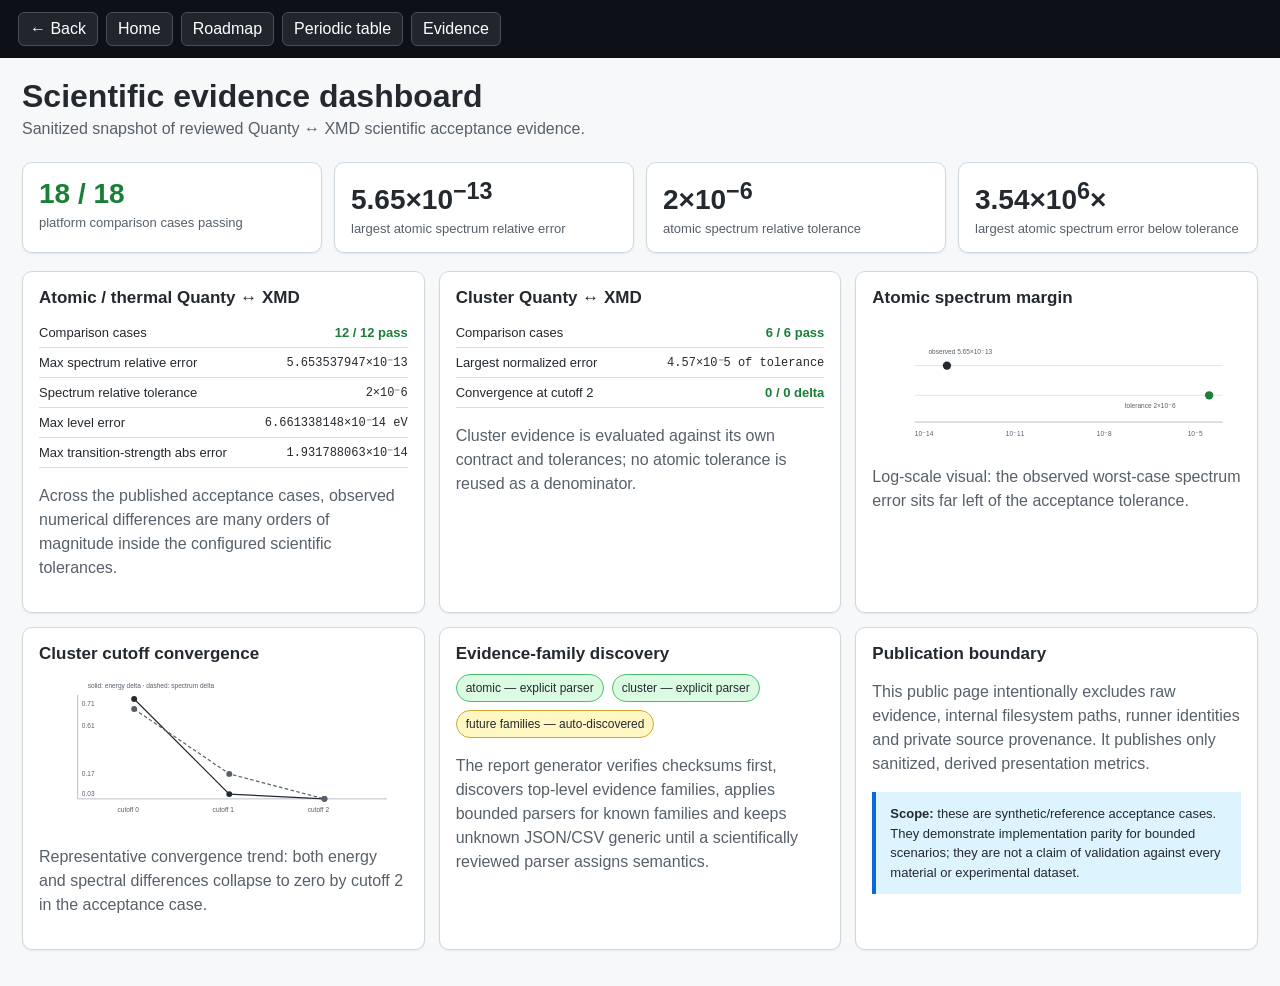
==== evidence/index.html @ a4e6857a "docs: publish sanitized scientific evidence dashboard" ====
<!doctype html>
<html lang="en">
<head>
<meta charset="utf-8"><meta name="viewport" content="width=device-width,initial-scale=1">
<title>XMDWorkbench scientific evidence</title>
<style>
*{box-sizing:border-box}body{font-family:Segoe UI,Arial,sans-serif;margin:0;background:#f6f8fa;color:#24292f}nav{display:flex;gap:8px;align-items:center;flex-wrap:wrap;padding:12px 18px;background:#0d1117}nav a,nav button{font:inherit;color:#fff;background:#21262d;border:1px solid #484f58;border-radius:6px;padding:7px 11px;text-decoration:none;cursor:pointer}nav a:hover,nav button:hover{background:#30363d}header{padding:20px 22px 8px;max-width:1400px;margin:auto}header h1{margin:0 0 5px}header p{margin:0;color:#57606a}main{max-width:1400px;margin:auto;padding:16px 22px 36px}.kpis{display:grid;grid-template-columns:repeat(auto-fit,minmax(210px,1fr));gap:12px;margin-bottom:18px}.kpi,.panel{background:#fff;border:1px solid #d0d7de;border-radius:10px;padding:16px;box-shadow:0 1px 2px #0001}.kpi strong{display:block;font-size:28px;line-height:1.1}.kpi span{display:block;color:#57606a;margin-top:5px;font-size:13px}.good{color:#1a7f37}.grid{display:grid;grid-template-columns:repeat(auto-fit,minmax(360px,1fr));gap:14px}.panel h2{font-size:17px;margin:0 0 10px}.panel p{color:#57606a;line-height:1.5}.metric{display:grid;grid-template-columns:minmax(150px,1fr) auto;gap:8px;padding:7px 0;border-bottom:1px solid #d8dee4;font-size:13px}.metric:last-child{border-bottom:0}.metric code{font-size:12px}.chart{width:100%;height:auto;display:block;background:#fff}.chart text{font-family:Segoe UI,Arial,sans-serif;font-size:11px;fill:#57606a}.chart .axis{stroke:#8c959f;stroke-width:1}.chart .line{fill:none;stroke:#24292f;stroke-width:2}.chart .pt{fill:#24292f}.zoomable{cursor:zoom-in}.families{display:flex;flex-wrap:wrap;gap:8px}.family{padding:6px 9px;border-radius:999px;border:1px solid #d0d7de;background:#f6f8fa;font-size:12px}.family.known{background:#dafbe1;border-color:#4ac26b}.family.discovery{background:#fff8c5;border-color:#d4a72c}.notice{margin-top:16px;padding:12px 14px;border-left:4px solid #0969da;background:#ddf4ff;color:#24292f;font-size:13px;line-height:1.5}dialog{max-width:min(1000px,92vw);border:1px solid #d0d7de;border-radius:10px;padding:0;box-shadow:0 18px 60px #0005}dialog::backdrop{background:#0008}.dlg-head{display:flex;justify-content:space-between;align-items:center;padding:12px 14px;border-bottom:1px solid #d0d7de}.dlg-head button{font:inherit;border:1px solid #8c959f;background:#fff;border-radius:6px;padding:5px 9px;cursor:pointer}.dlg-body{padding:14px;overflow:auto}.dlg-body svg{min-width:760px}
</style>
</head>
<body>
<nav aria-label="Dashboard navigation"><button type="button" id="back">← Back</button><a href="../">Home</a><a href="../roadmap/">Roadmap</a><a href="../roadmap/periodic.html">Periodic table</a><a href="./">Evidence</a></nav>
<header><h1>Scientific evidence dashboard</h1><p>Sanitized snapshot of reviewed Quanty ↔ XMD scientific acceptance evidence.</p></header>
<main>
<section class="kpis" aria-label="Evidence headline metrics">
<div class="kpi"><strong class="good">18 / 18</strong><span>platform comparison cases passing</span></div>
<div class="kpi"><strong>5.65×10<sup>−13</sup></strong><span>largest atomic spectrum relative error</span></div>
<div class="kpi"><strong>2×10<sup>−6</sup></strong><span>atomic spectrum relative tolerance</span></div>
<div class="kpi"><strong>3.54×10<sup>6</sup>×</strong><span>largest atomic spectrum error below tolerance</span></div>
</section>
<section class="grid">
<article class="panel"><h2>Atomic / thermal Quanty ↔ XMD</h2><div class="metric"><span>Comparison cases</span><strong class="good">12 / 12 pass</strong></div><div class="metric"><span>Max spectrum relative error</span><code>5.653537947×10⁻13</code></div><div class="metric"><span>Spectrum relative tolerance</span><code>2×10⁻6</code></div><div class="metric"><span>Max level error</span><code>6.661338148×10⁻14 eV</code></div><div class="metric"><span>Max transition-strength abs error</span><code>1.931788063×10⁻14</code></div><p>Across the published acceptance cases, observed numerical differences are many orders of magnitude inside the configured scientific tolerances.</p></article>
<article class="panel"><h2>Cluster Quanty ↔ XMD</h2><div class="metric"><span>Comparison cases</span><strong class="good">6 / 6 pass</strong></div><div class="metric"><span>Largest normalized error</span><code>4.57×10⁻5 of tolerance</code></div><div class="metric"><span>Convergence at cutoff 2</span><strong class="good">0 / 0 delta</strong></div><p>Cluster evidence is evaluated against its own contract and tolerances; no atomic tolerance is reused as a denominator.</p></article>
<article class="panel"><h2>Atomic spectrum margin</h2><svg class="chart zoomable" role="img" aria-label="Atomic spectrum relative error compared with tolerance" viewBox="0 0 620 220" data-title="Atomic spectrum margin"><line class="axis" x1="72" y1="175" x2="590" y2="175"/><text x="72" y="198">10⁻14</text><text x="225" y="198">10⁻11</text><text x="378" y="198">10⁻8</text><text x="531" y="198">10⁻5</text><line x1="72" y1="80" x2="590" y2="80" stroke="#d0d7de"/><circle class="pt" cx="126" cy="80" r="7"/><text x="95" y="61">observed 5.65×10⁻13</text><line x1="72" y1="130" x2="590" y2="130" stroke="#d0d7de"/><circle cx="567" cy="130" r="7" fill="#1a7f37"/><text x="425" y="151">tolerance 2×10⁻6</text></svg><p>Log-scale visual: the observed worst-case spectrum error sits far left of the acceptance tolerance.</p></article>
<article class="panel"><h2>Cluster cutoff convergence</h2><svg class="chart zoomable" role="img" aria-label="Cluster cutoff convergence" viewBox="0 0 620 260" data-title="Cluster cutoff convergence"><line class="axis" x1="65" y1="210" x2="585" y2="210"/><line class="axis" x1="65" y1="35" x2="65" y2="210"/><text x="132" y="232">cutoff 0</text><text x="292" y="232">cutoff 1</text><text x="452" y="232">cutoff 2</text><polyline class="line" points="160,42 320,202 480,210"/><circle class="pt" cx="160" cy="42" r="5"/><circle class="pt" cx="320" cy="202" r="5"/><circle class="pt" cx="480" cy="210" r="5"/><polyline points="160,59 320,168 480,210" fill="none" stroke="#57606a" stroke-width="2" stroke-dasharray="6 4"/><circle cx="160" cy="59" r="5" fill="#57606a"/><circle cx="320" cy="168" r="5" fill="#57606a"/><circle cx="480" cy="210" r="5" fill="#57606a"/><text x="82" y="24">solid: energy delta · dashed: spectrum delta</text><text x="72" y="54">0.71</text><text x="72" y="90">0.61</text><text x="72" y="172">0.17</text><text x="72" y="206">0.03</text></svg><p>Representative convergence trend: both energy and spectral differences collapse to zero by cutoff 2 in the acceptance case.</p></article>
<article class="panel"><h2>Evidence-family discovery</h2><div class="families"><span class="family known">atomic — explicit parser</span><span class="family known">cluster — explicit parser</span><span class="family discovery">future families — auto-discovered</span></div><p>The report generator verifies checksums first, discovers top-level evidence families, applies bounded parsers for known families and keeps unknown JSON/CSV generic until a scientifically reviewed parser assigns semantics.</p></article>
<article class="panel"><h2>Publication boundary</h2><p>This public page intentionally excludes raw evidence, internal filesystem paths, runner identities and private source provenance. It publishes only sanitized, derived presentation metrics.</p><div class="notice"><strong>Scope:</strong> these are synthetic/reference acceptance cases. They demonstrate implementation parity for bounded scenarios; they are not a claim of validation against every material or experimental dataset.</div></article>
</section>
</main>
<dialog id="zoom"><div class="dlg-head"><strong id="zoom-title">Chart</strong><button type="button" id="close">Close</button></div><div class="dlg-body" id="zoom-body"></div></dialog>
<script>
const back=document.getElementById('back');back.addEventListener('click',()=>{if(history.length>1)history.back();else location.href='../'});
const dlg=document.getElementById('zoom'),body=document.getElementById('zoom-body'),title=document.getElementById('zoom-title');
document.querySelectorAll('.zoomable').forEach(svg=>svg.addEventListener('click',()=>{body.innerHTML='';body.appendChild(svg.cloneNode(true));title.textContent=svg.dataset.title||'Chart';dlg.showModal()}));
document.getElementById('close').addEventListener('click',()=>dlg.close());dlg.addEventListener('click',e=>{if(e.target===dlg)dlg.close()});
</script>
</body></html>
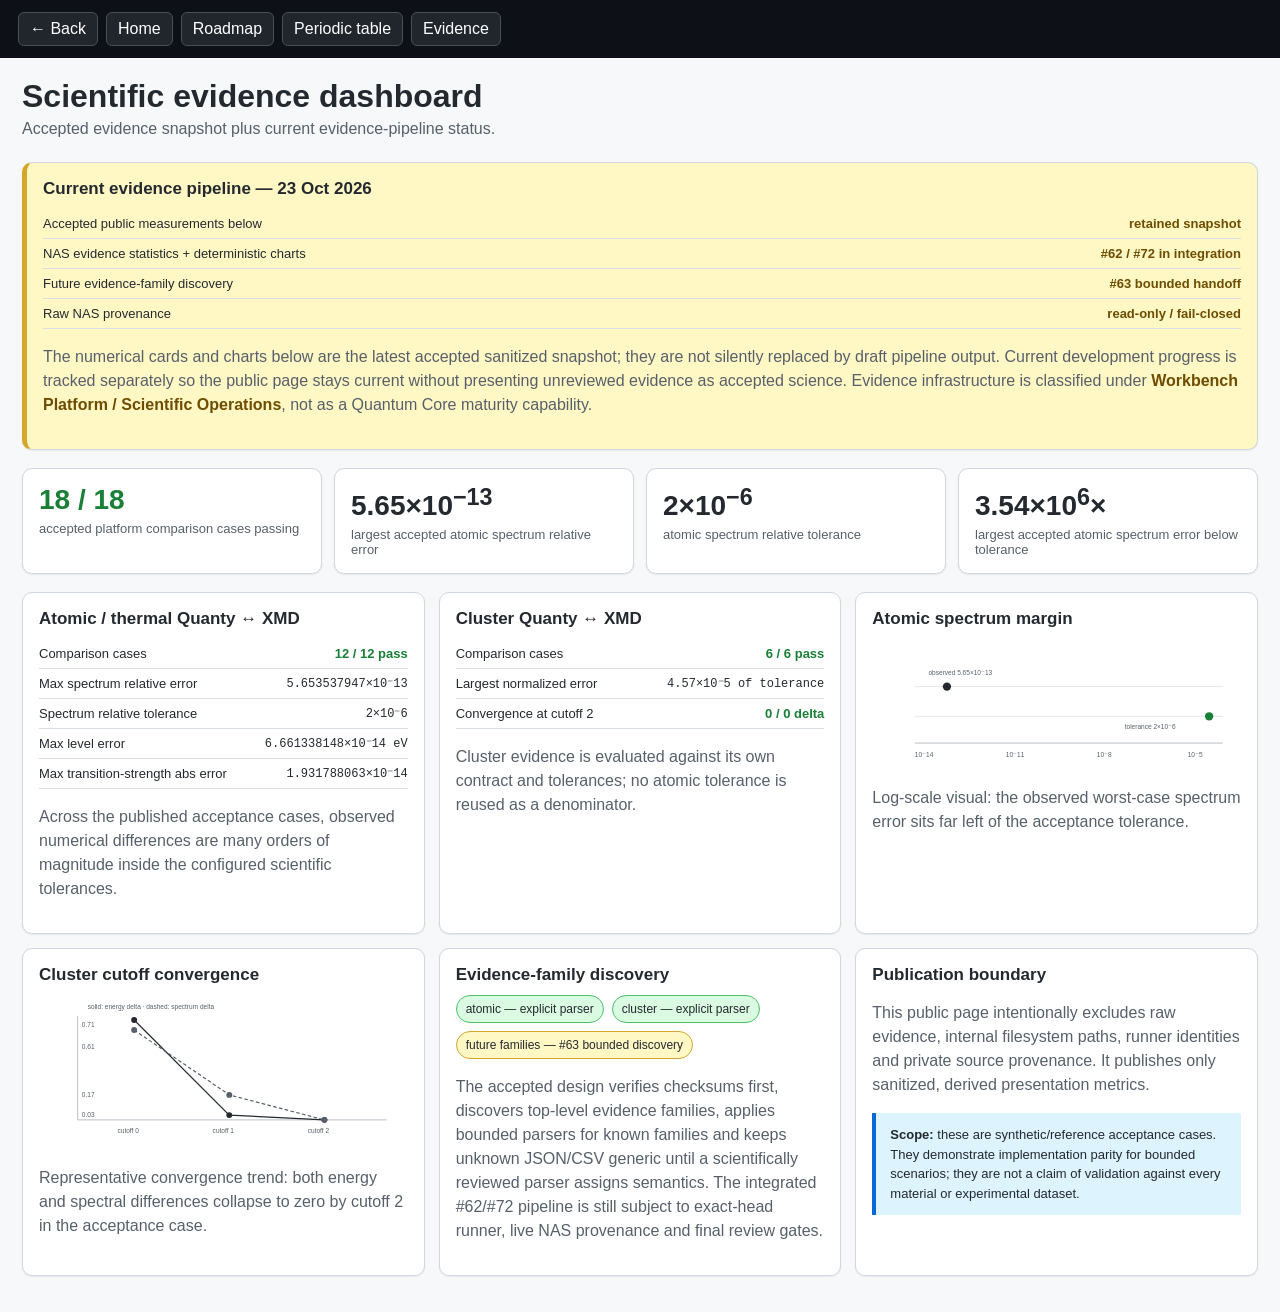
==== commit 57191eee: "Clarify accepted evidence snapshot and active pipeline" ====
--- a/evidence/index.html
+++ b/evidence/index.html
@@ -4,25 +4,26 @@
 <meta charset="utf-8"><meta name="viewport" content="width=device-width,initial-scale=1">
 <title>XMDWorkbench scientific evidence</title>
 <style>
-*{box-sizing:border-box}body{font-family:Segoe UI,Arial,sans-serif;margin:0;background:#f6f8fa;color:#24292f}nav{display:flex;gap:8px;align-items:center;flex-wrap:wrap;padding:12px 18px;background:#0d1117}nav a,nav button{font:inherit;color:#fff;background:#21262d;border:1px solid #484f58;border-radius:6px;padding:7px 11px;text-decoration:none;cursor:pointer}nav a:hover,nav button:hover{background:#30363d}header{padding:20px 22px 8px;max-width:1400px;margin:auto}header h1{margin:0 0 5px}header p{margin:0;color:#57606a}main{max-width:1400px;margin:auto;padding:16px 22px 36px}.kpis{display:grid;grid-template-columns:repeat(auto-fit,minmax(210px,1fr));gap:12px;margin-bottom:18px}.kpi,.panel{background:#fff;border:1px solid #d0d7de;border-radius:10px;padding:16px;box-shadow:0 1px 2px #0001}.kpi strong{display:block;font-size:28px;line-height:1.1}.kpi span{display:block;color:#57606a;margin-top:5px;font-size:13px}.good{color:#1a7f37}.grid{display:grid;grid-template-columns:repeat(auto-fit,minmax(360px,1fr));gap:14px}.panel h2{font-size:17px;margin:0 0 10px}.panel p{color:#57606a;line-height:1.5}.metric{display:grid;grid-template-columns:minmax(150px,1fr) auto;gap:8px;padding:7px 0;border-bottom:1px solid #d8dee4;font-size:13px}.metric:last-child{border-bottom:0}.metric code{font-size:12px}.chart{width:100%;height:auto;display:block;background:#fff}.chart text{font-family:Segoe UI,Arial,sans-serif;font-size:11px;fill:#57606a}.chart .axis{stroke:#8c959f;stroke-width:1}.chart .line{fill:none;stroke:#24292f;stroke-width:2}.chart .pt{fill:#24292f}.zoomable{cursor:zoom-in}.families{display:flex;flex-wrap:wrap;gap:8px}.family{padding:6px 9px;border-radius:999px;border:1px solid #d0d7de;background:#f6f8fa;font-size:12px}.family.known{background:#dafbe1;border-color:#4ac26b}.family.discovery{background:#fff8c5;border-color:#d4a72c}.notice{margin-top:16px;padding:12px 14px;border-left:4px solid #0969da;background:#ddf4ff;color:#24292f;font-size:13px;line-height:1.5}dialog{max-width:min(1000px,92vw);border:1px solid #d0d7de;border-radius:10px;padding:0;box-shadow:0 18px 60px #0005}dialog::backdrop{background:#0008}.dlg-head{display:flex;justify-content:space-between;align-items:center;padding:12px 14px;border-bottom:1px solid #d0d7de}.dlg-head button{font:inherit;border:1px solid #8c959f;background:#fff;border-radius:6px;padding:5px 9px;cursor:pointer}.dlg-body{padding:14px;overflow:auto}.dlg-body svg{min-width:760px}
+*{box-sizing:border-box}body{font-family:Segoe UI,Arial,sans-serif;margin:0;background:#f6f8fa;color:#24292f}nav{display:flex;gap:8px;align-items:center;flex-wrap:wrap;padding:12px 18px;background:#0d1117}nav a,nav button{font:inherit;color:#fff;background:#21262d;border:1px solid #484f58;border-radius:6px;padding:7px 11px;text-decoration:none;cursor:pointer}nav a:hover,nav button:hover{background:#30363d}header{padding:20px 22px 8px;max-width:1400px;margin:auto}header h1{margin:0 0 5px}header p{margin:0;color:#57606a}main{max-width:1400px;margin:auto;padding:16px 22px 36px}.kpis{display:grid;grid-template-columns:repeat(auto-fit,minmax(210px,1fr));gap:12px;margin-bottom:18px}.kpi,.panel{background:#fff;border:1px solid #d0d7de;border-radius:10px;padding:16px;box-shadow:0 1px 2px #0001}.kpi strong{display:block;font-size:28px;line-height:1.1}.kpi span{display:block;color:#57606a;margin-top:5px;font-size:13px}.good{color:#1a7f37}.warn{color:#9a6700}.grid{display:grid;grid-template-columns:repeat(auto-fit,minmax(360px,1fr));gap:14px}.panel h2{font-size:17px;margin:0 0 10px}.panel p{color:#57606a;line-height:1.5}.metric{display:grid;grid-template-columns:minmax(150px,1fr) auto;gap:8px;padding:7px 0;border-bottom:1px solid #d8dee4;font-size:13px}.metric:last-child{border-bottom:0}.metric code{font-size:12px}.chart{width:100%;height:auto;display:block;background:#fff}.chart text{font-family:Segoe UI,Arial,sans-serif;font-size:11px;fill:#57606a}.chart .axis{stroke:#8c959f;stroke-width:1}.chart .line{fill:none;stroke:#24292f;stroke-width:2}.chart .pt{fill:#24292f}.zoomable{cursor:zoom-in}.families{display:flex;flex-wrap:wrap;gap:8px}.family{padding:6px 9px;border-radius:999px;border:1px solid #d0d7de;background:#f6f8fa;font-size:12px}.family.known{background:#dafbe1;border-color:#4ac26b}.family.discovery{background:#fff8c5;border-color:#d4a72c}.notice{margin-top:16px;padding:12px 14px;border-left:4px solid #0969da;background:#ddf4ff;color:#24292f;font-size:13px;line-height:1.5}.status{margin-bottom:18px;border-left:5px solid #d4a72c;background:#fff8c5}.status strong{color:#6e4c00}dialog{max-width:min(1000px,92vw);border:1px solid #d0d7de;border-radius:10px;padding:0;box-shadow:0 18px 60px #0005}dialog::backdrop{background:#0008}.dlg-head{display:flex;justify-content:space-between;align-items:center;padding:12px 14px;border-bottom:1px solid #d0d7de}.dlg-head button{font:inherit;border:1px solid #8c959f;background:#fff;border-radius:6px;padding:5px 9px;cursor:pointer}.dlg-body{padding:14px;overflow:auto}.dlg-body svg{min-width:760px}
 </style>
 </head>
 <body>
 <nav aria-label="Dashboard navigation"><button type="button" id="back">← Back</button><a href="../">Home</a><a href="../roadmap/">Roadmap</a><a href="../roadmap/periodic.html">Periodic table</a><a href="./">Evidence</a></nav>
-<header><h1>Scientific evidence dashboard</h1><p>Sanitized snapshot of reviewed Quanty ↔ XMD scientific acceptance evidence.</p></header>
+<header><h1>Scientific evidence dashboard</h1><p>Accepted evidence snapshot plus current evidence-pipeline status.</p></header>
 <main>
+<article class="panel status"><h2>Current evidence pipeline — 23 Oct 2026</h2><div class="metric"><span>Accepted public measurements below</span><strong class="good">retained snapshot</strong></div><div class="metric"><span>NAS evidence statistics + deterministic charts</span><strong class="warn">#62 / #72 in integration</strong></div><div class="metric"><span>Future evidence-family discovery</span><strong class="warn">#63 bounded handoff</strong></div><div class="metric"><span>Raw NAS provenance</span><strong>read-only / fail-closed</strong></div><p>The numerical cards and charts below are the latest accepted sanitized snapshot; they are not silently replaced by draft pipeline output. Current development progress is tracked separately so the public page stays current without presenting unreviewed evidence as accepted science. Evidence infrastructure is classified under <strong>Workbench Platform / Scientific Operations</strong>, not as a Quantum Core maturity capability.</p></article>
 <section class="kpis" aria-label="Evidence headline metrics">
-<div class="kpi"><strong class="good">18 / 18</strong><span>platform comparison cases passing</span></div>
-<div class="kpi"><strong>5.65×10<sup>−13</sup></strong><span>largest atomic spectrum relative error</span></div>
+<div class="kpi"><strong class="good">18 / 18</strong><span>accepted platform comparison cases passing</span></div>
+<div class="kpi"><strong>5.65×10<sup>−13</sup></strong><span>largest accepted atomic spectrum relative error</span></div>
 <div class="kpi"><strong>2×10<sup>−6</sup></strong><span>atomic spectrum relative tolerance</span></div>
-<div class="kpi"><strong>3.54×10<sup>6</sup>×</strong><span>largest atomic spectrum error below tolerance</span></div>
+<div class="kpi"><strong>3.54×10<sup>6</sup>×</strong><span>largest accepted atomic spectrum error below tolerance</span></div>
 </section>
 <section class="grid">
 <article class="panel"><h2>Atomic / thermal Quanty ↔ XMD</h2><div class="metric"><span>Comparison cases</span><strong class="good">12 / 12 pass</strong></div><div class="metric"><span>Max spectrum relative error</span><code>5.653537947×10⁻13</code></div><div class="metric"><span>Spectrum relative tolerance</span><code>2×10⁻6</code></div><div class="metric"><span>Max level error</span><code>6.661338148×10⁻14 eV</code></div><div class="metric"><span>Max transition-strength abs error</span><code>1.931788063×10⁻14</code></div><p>Across the published acceptance cases, observed numerical differences are many orders of magnitude inside the configured scientific tolerances.</p></article>
 <article class="panel"><h2>Cluster Quanty ↔ XMD</h2><div class="metric"><span>Comparison cases</span><strong class="good">6 / 6 pass</strong></div><div class="metric"><span>Largest normalized error</span><code>4.57×10⁻5 of tolerance</code></div><div class="metric"><span>Convergence at cutoff 2</span><strong class="good">0 / 0 delta</strong></div><p>Cluster evidence is evaluated against its own contract and tolerances; no atomic tolerance is reused as a denominator.</p></article>
 <article class="panel"><h2>Atomic spectrum margin</h2><svg class="chart zoomable" role="img" aria-label="Atomic spectrum relative error compared with tolerance" viewBox="0 0 620 220" data-title="Atomic spectrum margin"><line class="axis" x1="72" y1="175" x2="590" y2="175"/><text x="72" y="198">10⁻14</text><text x="225" y="198">10⁻11</text><text x="378" y="198">10⁻8</text><text x="531" y="198">10⁻5</text><line x1="72" y1="80" x2="590" y2="80" stroke="#d0d7de"/><circle class="pt" cx="126" cy="80" r="7"/><text x="95" y="61">observed 5.65×10⁻13</text><line x1="72" y1="130" x2="590" y2="130" stroke="#d0d7de"/><circle cx="567" cy="130" r="7" fill="#1a7f37"/><text x="425" y="151">tolerance 2×10⁻6</text></svg><p>Log-scale visual: the observed worst-case spectrum error sits far left of the acceptance tolerance.</p></article>
 <article class="panel"><h2>Cluster cutoff convergence</h2><svg class="chart zoomable" role="img" aria-label="Cluster cutoff convergence" viewBox="0 0 620 260" data-title="Cluster cutoff convergence"><line class="axis" x1="65" y1="210" x2="585" y2="210"/><line class="axis" x1="65" y1="35" x2="65" y2="210"/><text x="132" y="232">cutoff 0</text><text x="292" y="232">cutoff 1</text><text x="452" y="232">cutoff 2</text><polyline class="line" points="160,42 320,202 480,210"/><circle class="pt" cx="160" cy="42" r="5"/><circle class="pt" cx="320" cy="202" r="5"/><circle class="pt" cx="480" cy="210" r="5"/><polyline points="160,59 320,168 480,210" fill="none" stroke="#57606a" stroke-width="2" stroke-dasharray="6 4"/><circle cx="160" cy="59" r="5" fill="#57606a"/><circle cx="320" cy="168" r="5" fill="#57606a"/><circle cx="480" cy="210" r="5" fill="#57606a"/><text x="82" y="24">solid: energy delta · dashed: spectrum delta</text><text x="72" y="54">0.71</text><text x="72" y="90">0.61</text><text x="72" y="172">0.17</text><text x="72" y="206">0.03</text></svg><p>Representative convergence trend: both energy and spectral differences collapse to zero by cutoff 2 in the acceptance case.</p></article>
-<article class="panel"><h2>Evidence-family discovery</h2><div class="families"><span class="family known">atomic — explicit parser</span><span class="family known">cluster — explicit parser</span><span class="family discovery">future families — auto-discovered</span></div><p>The report generator verifies checksums first, discovers top-level evidence families, applies bounded parsers for known families and keeps unknown JSON/CSV generic until a scientifically reviewed parser assigns semantics.</p></article>
+<article class="panel"><h2>Evidence-family discovery</h2><div class="families"><span class="family known">atomic — explicit parser</span><span class="family known">cluster — explicit parser</span><span class="family discovery">future families — #63 bounded discovery</span></div><p>The accepted design verifies checksums first, discovers top-level evidence families, applies bounded parsers for known families and keeps unknown JSON/CSV generic until a scientifically reviewed parser assigns semantics. The integrated #62/#72 pipeline is still subject to exact-head runner, live NAS provenance and final review gates.</p></article>
 <article class="panel"><h2>Publication boundary</h2><p>This public page intentionally excludes raw evidence, internal filesystem paths, runner identities and private source provenance. It publishes only sanitized, derived presentation metrics.</p><div class="notice"><strong>Scope:</strong> these are synthetic/reference acceptance cases. They demonstrate implementation parity for bounded scenarios; they are not a claim of validation against every material or experimental dataset.</div></article>
 </section>
 </main>
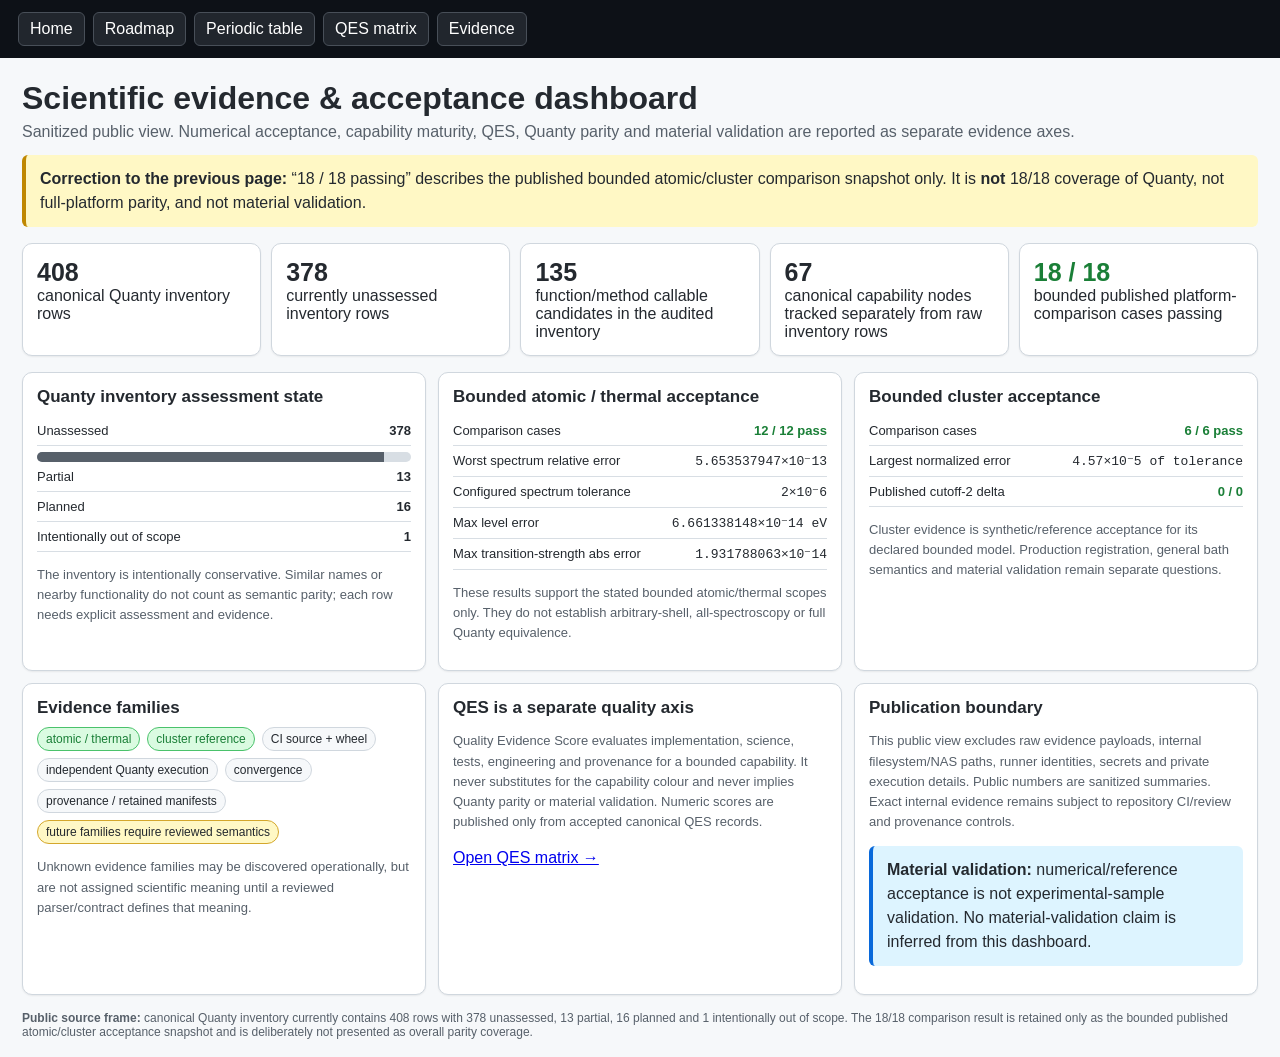
==== commit a95b4d57: "pages: correct and expand evidence dashboard" ====
--- a/evidence/index.html
+++ b/evidence/index.html
@@ -2,36 +2,31 @@
 <html lang="en">
 <head>
 <meta charset="utf-8"><meta name="viewport" content="width=device-width,initial-scale=1">
-<title>XMDWorkbench scientific evidence</title>
+<title>XMDWorkbench evidence</title>
 <style>
-*{box-sizing:border-box}body{font-family:Segoe UI,Arial,sans-serif;margin:0;background:#f6f8fa;color:#24292f}nav{display:flex;gap:8px;align-items:center;flex-wrap:wrap;padding:12px 18px;background:#0d1117}nav a,nav button{font:inherit;color:#fff;background:#21262d;border:1px solid #484f58;border-radius:6px;padding:7px 11px;text-decoration:none;cursor:pointer}nav a:hover,nav button:hover{background:#30363d}header{padding:20px 22px 8px;max-width:1400px;margin:auto}header h1{margin:0 0 5px}header p{margin:0;color:#57606a}main{max-width:1400px;margin:auto;padding:16px 22px 36px}.kpis{display:grid;grid-template-columns:repeat(auto-fit,minmax(210px,1fr));gap:12px;margin-bottom:18px}.kpi,.panel{background:#fff;border:1px solid #d0d7de;border-radius:10px;padding:16px;box-shadow:0 1px 2px #0001}.kpi strong{display:block;font-size:28px;line-height:1.1}.kpi span{display:block;color:#57606a;margin-top:5px;font-size:13px}.good{color:#1a7f37}.warn{color:#9a6700}.grid{display:grid;grid-template-columns:repeat(auto-fit,minmax(360px,1fr));gap:14px}.panel h2{font-size:17px;margin:0 0 10px}.panel p{color:#57606a;line-height:1.5}.metric{display:grid;grid-template-columns:minmax(150px,1fr) auto;gap:8px;padding:7px 0;border-bottom:1px solid #d8dee4;font-size:13px}.metric:last-child{border-bottom:0}.metric code{font-size:12px}.chart{width:100%;height:auto;display:block;background:#fff}.chart text{font-family:Segoe UI,Arial,sans-serif;font-size:11px;fill:#57606a}.chart .axis{stroke:#8c959f;stroke-width:1}.chart .line{fill:none;stroke:#24292f;stroke-width:2}.chart .pt{fill:#24292f}.zoomable{cursor:zoom-in}.families{display:flex;flex-wrap:wrap;gap:8px}.family{padding:6px 9px;border-radius:999px;border:1px solid #d0d7de;background:#f6f8fa;font-size:12px}.family.known{background:#dafbe1;border-color:#4ac26b}.family.discovery{background:#fff8c5;border-color:#d4a72c}.notice{margin-top:16px;padding:12px 14px;border-left:4px solid #0969da;background:#ddf4ff;color:#24292f;font-size:13px;line-height:1.5}.status{margin-bottom:18px;border-left:5px solid #d4a72c;background:#fff8c5}.status strong{color:#6e4c00}dialog{max-width:min(1000px,92vw);border:1px solid #d0d7de;border-radius:10px;padding:0;box-shadow:0 18px 60px #0005}dialog::backdrop{background:#0008}.dlg-head{display:flex;justify-content:space-between;align-items:center;padding:12px 14px;border-bottom:1px solid #d0d7de}.dlg-head button{font:inherit;border:1px solid #8c959f;background:#fff;border-radius:6px;padding:5px 9px;cursor:pointer}.dlg-body{padding:14px;overflow:auto}.dlg-body svg{min-width:760px}
+*{box-sizing:border-box}body{margin:0;font-family:Segoe UI,Arial,sans-serif;background:#f6f8fa;color:#24292f}nav{display:flex;gap:8px;flex-wrap:wrap;padding:12px 18px;background:#0d1117}nav a{color:#fff;background:#21262d;border:1px solid #484f58;border-radius:6px;padding:7px 11px;text-decoration:none}main{max-width:1450px;margin:auto;padding:22px}.hero h1{margin:0 0 6px}.muted{color:#57606a}.notice{margin:14px 0;padding:12px 14px;border-left:4px solid #0969da;background:#ddf4ff;border-radius:6px;line-height:1.5}.warn{border-left-color:#bf8700;background:#fff8c5}.kpis{display:grid;grid-template-columns:repeat(auto-fit,minmax(190px,1fr));gap:10px;margin:16px 0}.kpi,.panel{background:#fff;border:1px solid #d0d7de;border-radius:10px;padding:14px;box-shadow:0 1px 2px #0001}.kpi strong{display:block;font-size:25px}.grid{display:grid;grid-template-columns:repeat(auto-fit,minmax(330px,1fr));gap:12px}.panel h2{font-size:17px;margin:0 0 9px}.metric{display:grid;grid-template-columns:minmax(160px,1fr) auto;gap:8px;padding:7px 0;border-bottom:1px solid #d8dee4;font-size:13px}.metric:last-child{border-bottom:0}.good{color:#1a7f37}.bar{height:10px;background:#d8dee4;border-radius:999px;overflow:hidden;margin-top:6px}.bar span{display:block;height:100%;background:#57606a}.families{display:flex;gap:7px;flex-wrap:wrap}.tag{padding:4px 8px;border:1px solid #d0d7de;border-radius:999px;font-size:12px;background:#f6f8fa}.tag.good{background:#dafbe1;border-color:#4ac26b}.tag.warn{background:#fff8c5;border-color:#d4a72c}.boundary{font-size:13px;line-height:1.55;color:#57606a}.links a{display:inline-block;margin:4px 8px 0 0}.source{font-size:12px;color:#57606a;margin-top:16px}
 </style>
 </head>
 <body>
-<nav aria-label="Dashboard navigation"><button type="button" id="back">← Back</button><a href="../">Home</a><a href="../roadmap/">Roadmap</a><a href="../roadmap/periodic.html">Periodic table</a><a href="./">Evidence</a></nav>
-<header><h1>Scientific evidence dashboard</h1><p>Accepted evidence snapshot plus current evidence-pipeline status.</p></header>
+<nav><a href="../">Home</a><a href="../roadmap/">Roadmap</a><a href="../roadmap/periodic.html">Periodic table</a><a href="../qes/">QES matrix</a><a href="./">Evidence</a></nav>
 <main>
-<article class="panel status"><h2>Current evidence pipeline — 23 Oct 2026</h2><div class="metric"><span>Accepted public measurements below</span><strong class="good">retained snapshot</strong></div><div class="metric"><span>NAS evidence statistics + deterministic charts</span><strong class="warn">#62 / #72 in integration</strong></div><div class="metric"><span>Future evidence-family discovery</span><strong class="warn">#63 bounded handoff</strong></div><div class="metric"><span>Raw NAS provenance</span><strong>read-only / fail-closed</strong></div><p>The numerical cards and charts below are the latest accepted sanitized snapshot; they are not silently replaced by draft pipeline output. Current development progress is tracked separately so the public page stays current without presenting unreviewed evidence as accepted science. Evidence infrastructure is classified under <strong>Workbench Platform / Scientific Operations</strong>, not as a Quantum Core maturity capability.</p></article>
-<section class="kpis" aria-label="Evidence headline metrics">
-<div class="kpi"><strong class="good">18 / 18</strong><span>accepted platform comparison cases passing</span></div>
-<div class="kpi"><strong>5.65×10<sup>−13</sup></strong><span>largest accepted atomic spectrum relative error</span></div>
-<div class="kpi"><strong>2×10<sup>−6</sup></strong><span>atomic spectrum relative tolerance</span></div>
-<div class="kpi"><strong>3.54×10<sup>6</sup>×</strong><span>largest accepted atomic spectrum error below tolerance</span></div>
+<div class="hero"><h1>Scientific evidence & acceptance dashboard</h1><div class="muted">Sanitized public view. Numerical acceptance, capability maturity, QES, Quanty parity and material validation are reported as separate evidence axes.</div></div>
+<div class="notice warn"><strong>Correction to the previous page:</strong> “18 / 18 passing” describes the published bounded atomic/cluster comparison snapshot only. It is <strong>not</strong> 18/18 coverage of Quanty, not full-platform parity, and not material validation.</div>
+<section class="kpis">
+<div class="kpi"><strong>408</strong><span>canonical Quanty inventory rows</span></div>
+<div class="kpi"><strong>378</strong><span>currently unassessed inventory rows</span></div>
+<div class="kpi"><strong>135</strong><span>function/method callable candidates in the audited inventory</span></div>
+<div class="kpi"><strong>67</strong><span>canonical capability nodes tracked separately from raw inventory rows</span></div>
+<div class="kpi"><strong class="good">18 / 18</strong><span>bounded published platform-comparison cases passing</span></div>
 </section>
 <section class="grid">
-<article class="panel"><h2>Atomic / thermal Quanty ↔ XMD</h2><div class="metric"><span>Comparison cases</span><strong class="good">12 / 12 pass</strong></div><div class="metric"><span>Max spectrum relative error</span><code>5.653537947×10⁻13</code></div><div class="metric"><span>Spectrum relative tolerance</span><code>2×10⁻6</code></div><div class="metric"><span>Max level error</span><code>6.661338148×10⁻14 eV</code></div><div class="metric"><span>Max transition-strength abs error</span><code>1.931788063×10⁻14</code></div><p>Across the published acceptance cases, observed numerical differences are many orders of magnitude inside the configured scientific tolerances.</p></article>
-<article class="panel"><h2>Cluster Quanty ↔ XMD</h2><div class="metric"><span>Comparison cases</span><strong class="good">6 / 6 pass</strong></div><div class="metric"><span>Largest normalized error</span><code>4.57×10⁻5 of tolerance</code></div><div class="metric"><span>Convergence at cutoff 2</span><strong class="good">0 / 0 delta</strong></div><p>Cluster evidence is evaluated against its own contract and tolerances; no atomic tolerance is reused as a denominator.</p></article>
-<article class="panel"><h2>Atomic spectrum margin</h2><svg class="chart zoomable" role="img" aria-label="Atomic spectrum relative error compared with tolerance" viewBox="0 0 620 220" data-title="Atomic spectrum margin"><line class="axis" x1="72" y1="175" x2="590" y2="175"/><text x="72" y="198">10⁻14</text><text x="225" y="198">10⁻11</text><text x="378" y="198">10⁻8</text><text x="531" y="198">10⁻5</text><line x1="72" y1="80" x2="590" y2="80" stroke="#d0d7de"/><circle class="pt" cx="126" cy="80" r="7"/><text x="95" y="61">observed 5.65×10⁻13</text><line x1="72" y1="130" x2="590" y2="130" stroke="#d0d7de"/><circle cx="567" cy="130" r="7" fill="#1a7f37"/><text x="425" y="151">tolerance 2×10⁻6</text></svg><p>Log-scale visual: the observed worst-case spectrum error sits far left of the acceptance tolerance.</p></article>
-<article class="panel"><h2>Cluster cutoff convergence</h2><svg class="chart zoomable" role="img" aria-label="Cluster cutoff convergence" viewBox="0 0 620 260" data-title="Cluster cutoff convergence"><line class="axis" x1="65" y1="210" x2="585" y2="210"/><line class="axis" x1="65" y1="35" x2="65" y2="210"/><text x="132" y="232">cutoff 0</text><text x="292" y="232">cutoff 1</text><text x="452" y="232">cutoff 2</text><polyline class="line" points="160,42 320,202 480,210"/><circle class="pt" cx="160" cy="42" r="5"/><circle class="pt" cx="320" cy="202" r="5"/><circle class="pt" cx="480" cy="210" r="5"/><polyline points="160,59 320,168 480,210" fill="none" stroke="#57606a" stroke-width="2" stroke-dasharray="6 4"/><circle cx="160" cy="59" r="5" fill="#57606a"/><circle cx="320" cy="168" r="5" fill="#57606a"/><circle cx="480" cy="210" r="5" fill="#57606a"/><text x="82" y="24">solid: energy delta · dashed: spectrum delta</text><text x="72" y="54">0.71</text><text x="72" y="90">0.61</text><text x="72" y="172">0.17</text><text x="72" y="206">0.03</text></svg><p>Representative convergence trend: both energy and spectral differences collapse to zero by cutoff 2 in the acceptance case.</p></article>
-<article class="panel"><h2>Evidence-family discovery</h2><div class="families"><span class="family known">atomic — explicit parser</span><span class="family known">cluster — explicit parser</span><span class="family discovery">future families — #63 bounded discovery</span></div><p>The accepted design verifies checksums first, discovers top-level evidence families, applies bounded parsers for known families and keeps unknown JSON/CSV generic until a scientifically reviewed parser assigns semantics. The integrated #62/#72 pipeline is still subject to exact-head runner, live NAS provenance and final review gates.</p></article>
-<article class="panel"><h2>Publication boundary</h2><p>This public page intentionally excludes raw evidence, internal filesystem paths, runner identities and private source provenance. It publishes only sanitized, derived presentation metrics.</p><div class="notice"><strong>Scope:</strong> these are synthetic/reference acceptance cases. They demonstrate implementation parity for bounded scenarios; they are not a claim of validation against every material or experimental dataset.</div></article>
+<article class="panel"><h2>Quanty inventory assessment state</h2><div class="metric"><span>Unassessed</span><strong>378</strong></div><div class="bar"><span style="width:92.65%"></span></div><div class="metric"><span>Partial</span><strong>13</strong></div><div class="metric"><span>Planned</span><strong>16</strong></div><div class="metric"><span>Intentionally out of scope</span><strong>1</strong></div><p class="boundary">The inventory is intentionally conservative. Similar names or nearby functionality do not count as semantic parity; each row needs explicit assessment and evidence.</p></article>
+<article class="panel"><h2>Bounded atomic / thermal acceptance</h2><div class="metric"><span>Comparison cases</span><strong class="good">12 / 12 pass</strong></div><div class="metric"><span>Worst spectrum relative error</span><code>5.653537947×10⁻13</code></div><div class="metric"><span>Configured spectrum tolerance</span><code>2×10⁻6</code></div><div class="metric"><span>Max level error</span><code>6.661338148×10⁻14 eV</code></div><div class="metric"><span>Max transition-strength abs error</span><code>1.931788063×10⁻14</code></div><p class="boundary">These results support the stated bounded atomic/thermal scopes only. They do not establish arbitrary-shell, all-spectroscopy or full Quanty equivalence.</p></article>
+<article class="panel"><h2>Bounded cluster acceptance</h2><div class="metric"><span>Comparison cases</span><strong class="good">6 / 6 pass</strong></div><div class="metric"><span>Largest normalized error</span><code>4.57×10⁻5 of tolerance</code></div><div class="metric"><span>Published cutoff-2 delta</span><strong class="good">0 / 0</strong></div><p class="boundary">Cluster evidence is synthetic/reference acceptance for its declared bounded model. Production registration, general bath semantics and material validation remain separate questions.</p></article>
+<article class="panel"><h2>Evidence families</h2><div class="families"><span class="tag good">atomic / thermal</span><span class="tag good">cluster reference</span><span class="tag">CI source + wheel</span><span class="tag">independent Quanty execution</span><span class="tag">convergence</span><span class="tag">provenance / retained manifests</span><span class="tag warn">future families require reviewed semantics</span></div><p class="boundary">Unknown evidence families may be discovered operationally, but are not assigned scientific meaning until a reviewed parser/contract defines that meaning.</p></article>
+<article class="panel"><h2>QES is a separate quality axis</h2><p class="boundary">Quality Evidence Score evaluates implementation, science, tests, engineering and provenance for a bounded capability. It never substitutes for the capability colour and never implies Quanty parity or material validation. Numeric scores are published only from accepted canonical QES records.</p><div class="links"><a href="../qes/">Open QES matrix →</a></div></article>
+<article class="panel"><h2>Publication boundary</h2><p class="boundary">This public view excludes raw evidence payloads, internal filesystem/NAS paths, runner identities, secrets and private execution details. Public numbers are sanitized summaries. Exact internal evidence remains subject to repository CI/review and provenance controls.</p><div class="notice"><strong>Material validation:</strong> numerical/reference acceptance is not experimental-sample validation. No material-validation claim is inferred from this dashboard.</div></article>
 </section>
+<div class="source"><strong>Public source frame:</strong> canonical Quanty inventory currently contains 408 rows with 378 unassessed, 13 partial, 16 planned and 1 intentionally out of scope. The 18/18 comparison result is retained only as the bounded published atomic/cluster acceptance snapshot and is deliberately not presented as overall parity coverage.</div>
 </main>
-<dialog id="zoom"><div class="dlg-head"><strong id="zoom-title">Chart</strong><button type="button" id="close">Close</button></div><div class="dlg-body" id="zoom-body"></div></dialog>
-<script>
-const back=document.getElementById('back');back.addEventListener('click',()=>{if(history.length>1)history.back();else location.href='../'});
-const dlg=document.getElementById('zoom'),body=document.getElementById('zoom-body'),title=document.getElementById('zoom-title');
-document.querySelectorAll('.zoomable').forEach(svg=>svg.addEventListener('click',()=>{body.innerHTML='';body.appendChild(svg.cloneNode(true));title.textContent=svg.dataset.title||'Chart';dlg.showModal()}));
-document.getElementById('close').addEventListener('click',()=>dlg.close());dlg.addEventListener('click',e=>{if(e.target===dlg)dlg.close()});
-</script>
-</body></html>+</body></html>
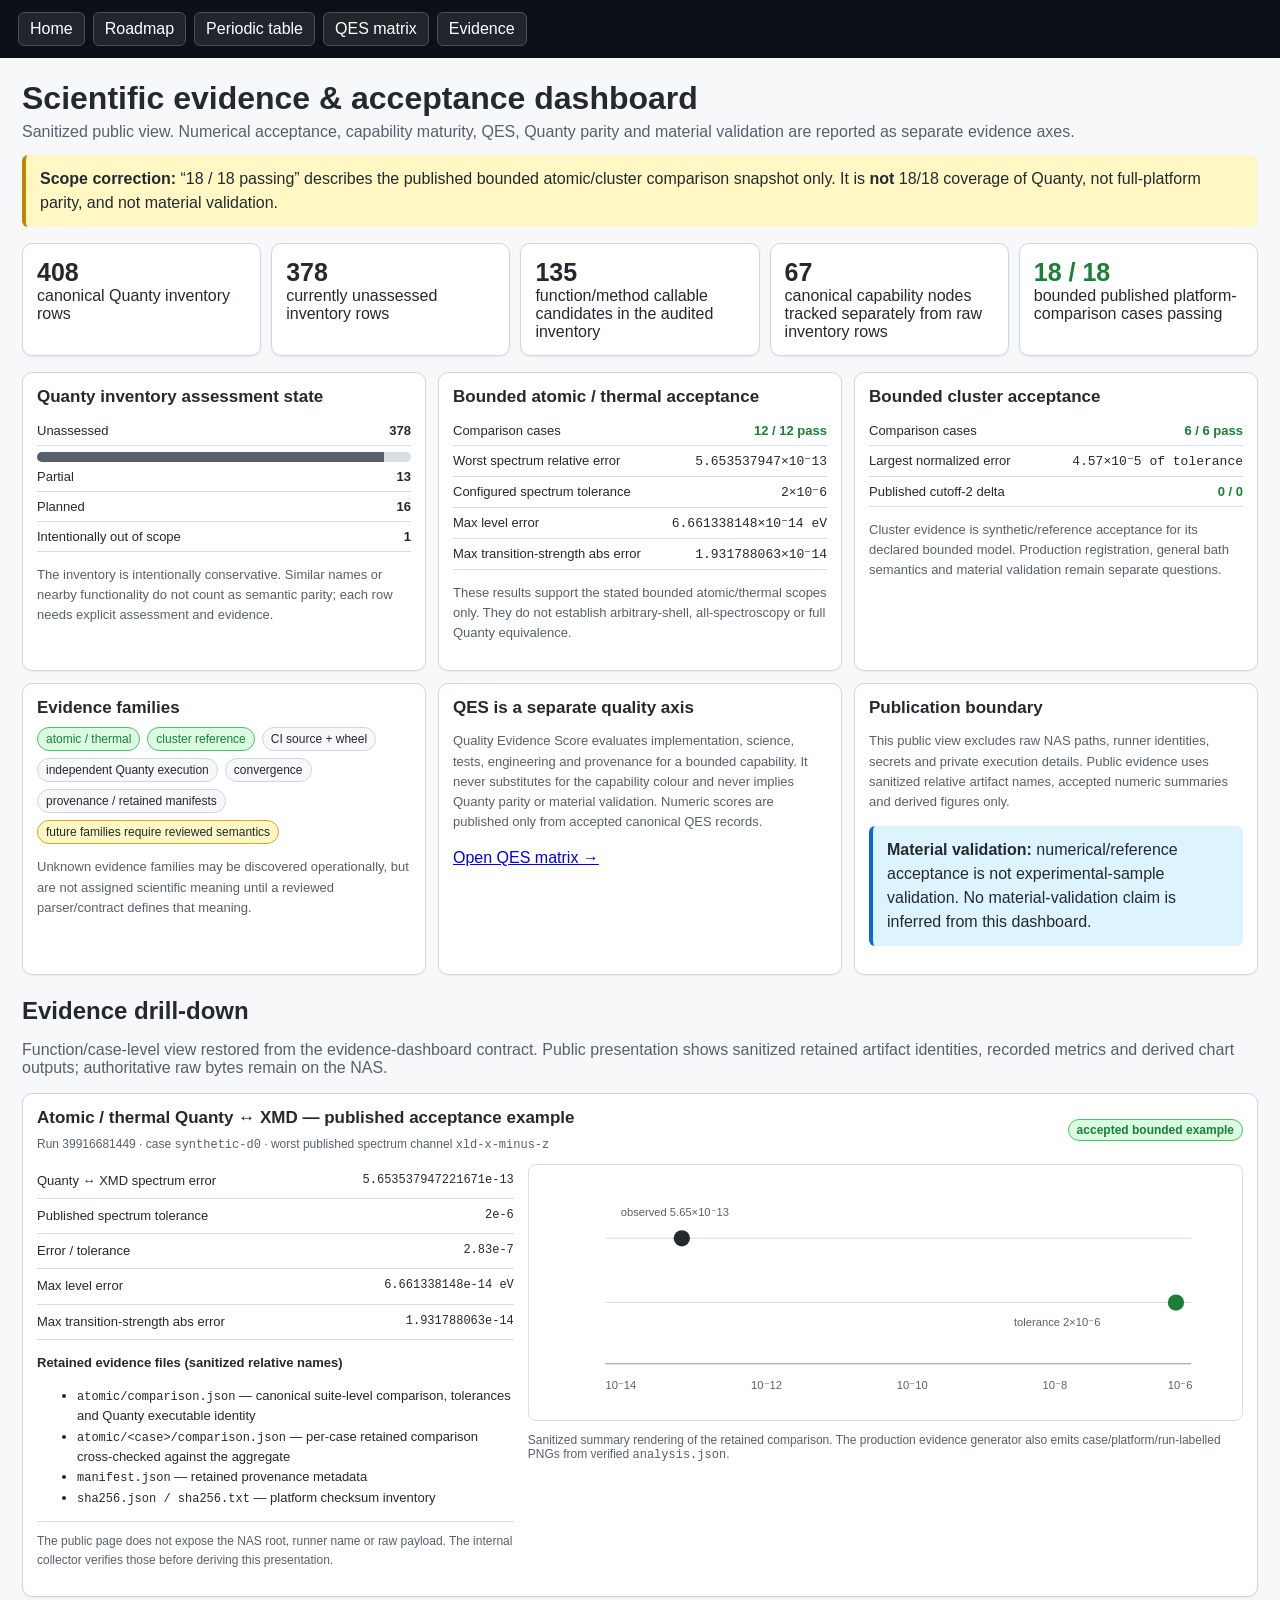
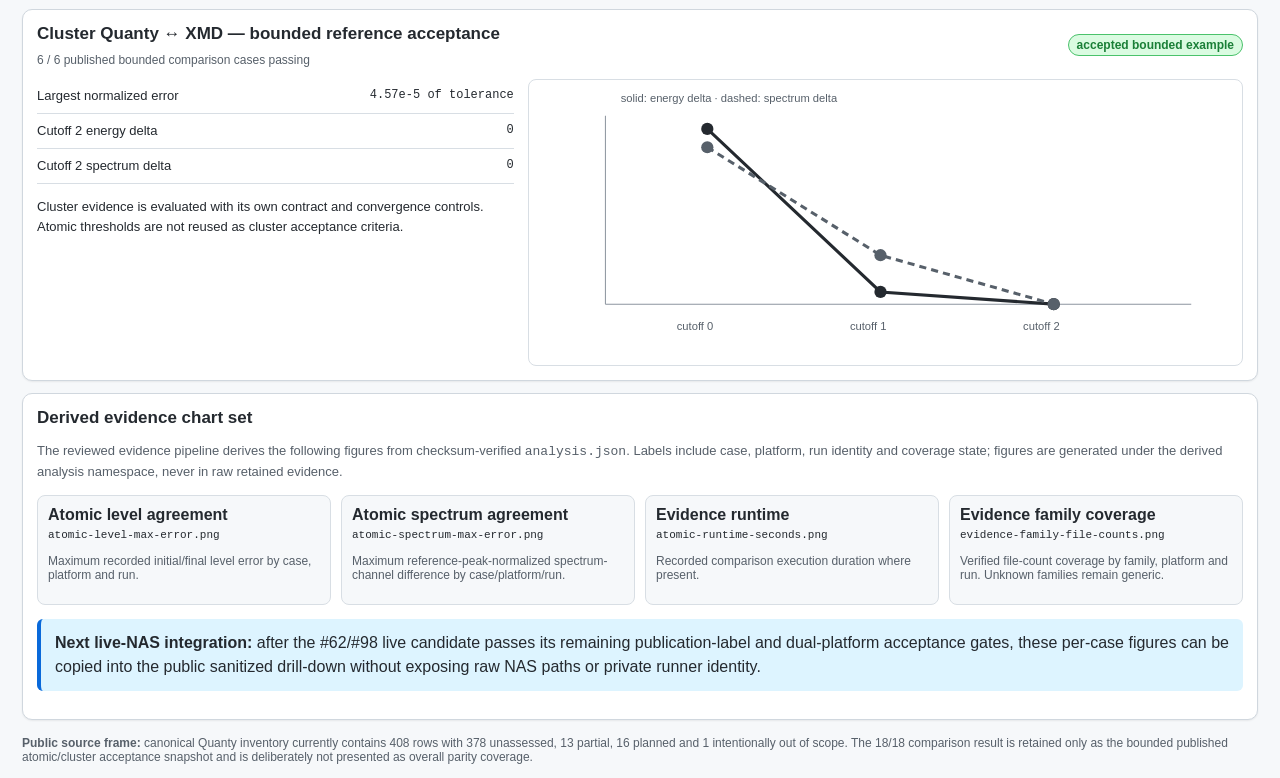
==== commit f2e2d6e7: "Evidence: restore function-level Quanty/XMD drill-down" ====
--- a/evidence/index.html
+++ b/evidence/index.html
@@ -4,14 +4,14 @@
 <meta charset="utf-8"><meta name="viewport" content="width=device-width,initial-scale=1">
 <title>XMDWorkbench evidence</title>
 <style>
-*{box-sizing:border-box}body{margin:0;font-family:Segoe UI,Arial,sans-serif;background:#f6f8fa;color:#24292f}nav{display:flex;gap:8px;flex-wrap:wrap;padding:12px 18px;background:#0d1117}nav a{color:#fff;background:#21262d;border:1px solid #484f58;border-radius:6px;padding:7px 11px;text-decoration:none}main{max-width:1450px;margin:auto;padding:22px}.hero h1{margin:0 0 6px}.muted{color:#57606a}.notice{margin:14px 0;padding:12px 14px;border-left:4px solid #0969da;background:#ddf4ff;border-radius:6px;line-height:1.5}.warn{border-left-color:#bf8700;background:#fff8c5}.kpis{display:grid;grid-template-columns:repeat(auto-fit,minmax(190px,1fr));gap:10px;margin:16px 0}.kpi,.panel{background:#fff;border:1px solid #d0d7de;border-radius:10px;padding:14px;box-shadow:0 1px 2px #0001}.kpi strong{display:block;font-size:25px}.grid{display:grid;grid-template-columns:repeat(auto-fit,minmax(330px,1fr));gap:12px}.panel h2{font-size:17px;margin:0 0 9px}.metric{display:grid;grid-template-columns:minmax(160px,1fr) auto;gap:8px;padding:7px 0;border-bottom:1px solid #d8dee4;font-size:13px}.metric:last-child{border-bottom:0}.good{color:#1a7f37}.bar{height:10px;background:#d8dee4;border-radius:999px;overflow:hidden;margin-top:6px}.bar span{display:block;height:100%;background:#57606a}.families{display:flex;gap:7px;flex-wrap:wrap}.tag{padding:4px 8px;border:1px solid #d0d7de;border-radius:999px;font-size:12px;background:#f6f8fa}.tag.good{background:#dafbe1;border-color:#4ac26b}.tag.warn{background:#fff8c5;border-color:#d4a72c}.boundary{font-size:13px;line-height:1.55;color:#57606a}.links a{display:inline-block;margin:4px 8px 0 0}.source{font-size:12px;color:#57606a;margin-top:16px}
+*{box-sizing:border-box}body{margin:0;font-family:Segoe UI,Arial,sans-serif;background:#f6f8fa;color:#24292f}nav{display:flex;gap:8px;flex-wrap:wrap;padding:12px 18px;background:#0d1117}nav a{color:#fff;background:#21262d;border:1px solid #484f58;border-radius:6px;padding:7px 11px;text-decoration:none}main{max-width:1500px;margin:auto;padding:22px}.hero h1{margin:0 0 6px}.muted{color:#57606a}.notice{margin:14px 0;padding:12px 14px;border-left:4px solid #0969da;background:#ddf4ff;border-radius:6px;line-height:1.5}.warn{border-left-color:#bf8700;background:#fff8c5}.kpis{display:grid;grid-template-columns:repeat(auto-fit,minmax(190px,1fr));gap:10px;margin:16px 0}.kpi,.panel,.case{background:#fff;border:1px solid #d0d7de;border-radius:10px;padding:14px;box-shadow:0 1px 2px #0001}.kpi strong{display:block;font-size:25px}.grid{display:grid;grid-template-columns:repeat(auto-fit,minmax(330px,1fr));gap:12px}.panel h2,.case h3{font-size:17px;margin:0 0 9px}.metric{display:grid;grid-template-columns:minmax(160px,1fr) auto;gap:8px;padding:7px 0;border-bottom:1px solid #d8dee4;font-size:13px}.metric:last-child{border-bottom:0}.good{color:#1a7f37}.bar{height:10px;background:#d8dee4;border-radius:999px;overflow:hidden;margin-top:6px}.bar span{display:block;height:100%;background:#57606a}.families{display:flex;gap:7px;flex-wrap:wrap}.tag{padding:4px 8px;border:1px solid #d0d7de;border-radius:999px;font-size:12px;background:#f6f8fa}.tag.good{background:#dafbe1;border-color:#4ac26b}.tag.warn{background:#fff8c5;border-color:#d4a72c}.boundary{font-size:13px;line-height:1.55;color:#57606a}.links a{display:inline-block;margin:4px 8px 0 0}.source{font-size:12px;color:#57606a;margin-top:16px}.drill{margin-top:22px}.drill h2{margin:0 0 8px}.case{margin:12px 0}.case-head{display:flex;gap:10px;align-items:center;justify-content:space-between;flex-wrap:wrap}.badge{display:inline-block;border-radius:999px;padding:3px 8px;border:1px solid #4ac26b;background:#dafbe1;color:#1a7f37;font-size:12px;font-weight:600}.case-grid{display:grid;grid-template-columns:minmax(280px,1fr) minmax(360px,1.5fr);gap:14px;margin-top:12px}.evidence-list{font-size:13px;line-height:1.55}.evidence-list code{font-size:12px}.chart{width:100%;height:auto;display:block;border:1px solid #d8dee4;border-radius:8px;background:#fff}.chart text{font-family:Segoe UI,Arial,sans-serif;font-size:11px;fill:#57606a}.chart .axis{stroke:#8c959f;stroke-width:1}.chart .gridline{stroke:#d8dee4;stroke-width:1}.chart .mark{fill:#24292f}.chart .ok{fill:#1a7f37}.chartfiles{display:grid;grid-template-columns:repeat(auto-fit,minmax(240px,1fr));gap:10px;margin-top:12px}.chartfile{border:1px solid #d8dee4;border-radius:8px;padding:10px;background:#f6f8fa}.chartfile code{font-size:11px}.small{font-size:12px;color:#57606a}.public-boundary{font-size:12px;color:#57606a;border-top:1px solid #d8dee4;margin-top:12px;padding-top:10px}@media(max-width:850px){.case-grid{grid-template-columns:1fr}}
 </style>
 </head>
 <body>
 <nav><a href="../">Home</a><a href="../roadmap/">Roadmap</a><a href="../roadmap/periodic.html">Periodic table</a><a href="../qes/">QES matrix</a><a href="./">Evidence</a></nav>
 <main>
 <div class="hero"><h1>Scientific evidence & acceptance dashboard</h1><div class="muted">Sanitized public view. Numerical acceptance, capability maturity, QES, Quanty parity and material validation are reported as separate evidence axes.</div></div>
-<div class="notice warn"><strong>Correction to the previous page:</strong> “18 / 18 passing” describes the published bounded atomic/cluster comparison snapshot only. It is <strong>not</strong> 18/18 coverage of Quanty, not full-platform parity, and not material validation.</div>
+<div class="notice warn"><strong>Scope correction:</strong> “18 / 18 passing” describes the published bounded atomic/cluster comparison snapshot only. It is <strong>not</strong> 18/18 coverage of Quanty, not full-platform parity, and not material validation.</div>
 <section class="kpis">
 <div class="kpi"><strong>408</strong><span>canonical Quanty inventory rows</span></div>
 <div class="kpi"><strong>378</strong><span>currently unassessed inventory rows</span></div>
@@ -25,8 +25,60 @@
 <article class="panel"><h2>Bounded cluster acceptance</h2><div class="metric"><span>Comparison cases</span><strong class="good">6 / 6 pass</strong></div><div class="metric"><span>Largest normalized error</span><code>4.57×10⁻5 of tolerance</code></div><div class="metric"><span>Published cutoff-2 delta</span><strong class="good">0 / 0</strong></div><p class="boundary">Cluster evidence is synthetic/reference acceptance for its declared bounded model. Production registration, general bath semantics and material validation remain separate questions.</p></article>
 <article class="panel"><h2>Evidence families</h2><div class="families"><span class="tag good">atomic / thermal</span><span class="tag good">cluster reference</span><span class="tag">CI source + wheel</span><span class="tag">independent Quanty execution</span><span class="tag">convergence</span><span class="tag">provenance / retained manifests</span><span class="tag warn">future families require reviewed semantics</span></div><p class="boundary">Unknown evidence families may be discovered operationally, but are not assigned scientific meaning until a reviewed parser/contract defines that meaning.</p></article>
 <article class="panel"><h2>QES is a separate quality axis</h2><p class="boundary">Quality Evidence Score evaluates implementation, science, tests, engineering and provenance for a bounded capability. It never substitutes for the capability colour and never implies Quanty parity or material validation. Numeric scores are published only from accepted canonical QES records.</p><div class="links"><a href="../qes/">Open QES matrix →</a></div></article>
-<article class="panel"><h2>Publication boundary</h2><p class="boundary">This public view excludes raw evidence payloads, internal filesystem/NAS paths, runner identities, secrets and private execution details. Public numbers are sanitized summaries. Exact internal evidence remains subject to repository CI/review and provenance controls.</p><div class="notice"><strong>Material validation:</strong> numerical/reference acceptance is not experimental-sample validation. No material-validation claim is inferred from this dashboard.</div></article>
+<article class="panel"><h2>Publication boundary</h2><p class="boundary">This public view excludes raw NAS paths, runner identities, secrets and private execution details. Public evidence uses sanitized relative artifact names, accepted numeric summaries and derived figures only.</p><div class="notice"><strong>Material validation:</strong> numerical/reference acceptance is not experimental-sample validation. No material-validation claim is inferred from this dashboard.</div></article>
 </section>
+
+<section class="drill" id="drilldown">
+<h2>Evidence drill-down</h2>
+<p class="muted">Function/case-level view restored from the evidence-dashboard contract. Public presentation shows sanitized retained artifact identities, recorded metrics and derived chart outputs; authoritative raw bytes remain on the NAS.</p>
+
+<article class="case">
+<div class="case-head"><div><h3>Atomic / thermal Quanty ↔ XMD — published acceptance example</h3><div class="small">Run 39916681449 · case <code>synthetic-d0</code> · worst published spectrum channel <code>xld-x-minus-z</code></div></div><span class="badge">accepted bounded example</span></div>
+<div class="case-grid">
+<div class="evidence-list">
+<div class="metric"><span>Quanty ↔ XMD spectrum error</span><code>5.653537947221671e-13</code></div>
+<div class="metric"><span>Published spectrum tolerance</span><code>2e-6</code></div>
+<div class="metric"><span>Error / tolerance</span><code>2.83e-7</code></div>
+<div class="metric"><span>Max level error</span><code>6.661338148e-14 eV</code></div>
+<div class="metric"><span>Max transition-strength abs error</span><code>1.931788063e-14</code></div>
+<p><strong>Retained evidence files (sanitized relative names)</strong></p>
+<ul><li><code>atomic/comparison.json</code> — canonical suite-level comparison, tolerances and Quanty executable identity</li><li><code>atomic/&lt;case&gt;/comparison.json</code> — per-case retained comparison cross-checked against the aggregate</li><li><code>manifest.json</code> — retained provenance metadata</li><li><code>sha256.json / sha256.txt</code> — platform checksum inventory</li></ul>
+<p class="public-boundary">The public page does not expose the NAS root, runner name or raw payload. The internal collector verifies those before deriving this presentation.</p>
+</div>
+<div>
+<svg class="chart" role="img" aria-label="Atomic Quanty versus XMD spectrum error compared with tolerance" viewBox="0 0 700 250">
+<line class="axis" x1="75" y1="195" x2="650" y2="195"/><text x="75" y="220">10⁻14</text><text x="218" y="220">10⁻12</text><text x="361" y="220">10⁻10</text><text x="504" y="220">10⁻8</text><text x="627" y="220">10⁻6</text>
+<line class="gridline" x1="75" y1="72" x2="650" y2="72"/><circle class="mark" cx="150" cy="72" r="8"/><text x="90" y="50">observed 5.65×10⁻13</text>
+<line class="gridline" x1="75" y1="135" x2="650" y2="135"/><circle class="ok" cx="635" cy="135" r="8"/><text x="476" y="158">tolerance 2×10⁻6</text>
+</svg>
+<p class="small">Sanitized summary rendering of the retained comparison. The production evidence generator also emits case/platform/run-labelled PNGs from verified <code>analysis.json</code>.</p>
+</div>
+</div>
+</article>
+
+<article class="case">
+<div class="case-head"><div><h3>Cluster Quanty ↔ XMD — bounded reference acceptance</h3><div class="small">6 / 6 published bounded comparison cases passing</div></div><span class="badge">accepted bounded example</span></div>
+<div class="case-grid"><div class="evidence-list">
+<div class="metric"><span>Largest normalized error</span><code>4.57e-5 of tolerance</code></div><div class="metric"><span>Cutoff 2 energy delta</span><code>0</code></div><div class="metric"><span>Cutoff 2 spectrum delta</span><code>0</code></div>
+<p>Cluster evidence is evaluated with its own contract and convergence controls. Atomic thresholds are not reused as cluster acceptance criteria.</p>
+</div><div>
+<svg class="chart" role="img" aria-label="Cluster cutoff convergence" viewBox="0 0 700 280"><line class="axis" x1="75" y1="220" x2="650" y2="220"/><line class="axis" x1="75" y1="35" x2="75" y2="220"/><text x="145" y="245">cutoff 0</text><text x="315" y="245">cutoff 1</text><text x="485" y="245">cutoff 2</text><polyline points="175,48 345,208 515,220" fill="none" stroke="#24292f" stroke-width="3"/><circle class="mark" cx="175" cy="48" r="6"/><circle class="mark" cx="345" cy="208" r="6"/><circle class="mark" cx="515" cy="220" r="6"/><polyline points="175,66 345,172 515,220" fill="none" stroke="#57606a" stroke-width="3" stroke-dasharray="7 5"/><circle cx="175" cy="66" r="6" fill="#57606a"/><circle cx="345" cy="172" r="6" fill="#57606a"/><circle cx="515" cy="220" r="6" fill="#57606a"/><text x="90" y="22">solid: energy delta · dashed: spectrum delta</text></svg>
+</div></div>
+</article>
+
+<div class="panel">
+<h2>Derived evidence chart set</h2>
+<p class="boundary">The reviewed evidence pipeline derives the following figures from checksum-verified <code>analysis.json</code>. Labels include case, platform, run identity and coverage state; figures are generated under the derived analysis namespace, never in raw retained evidence.</p>
+<div class="chartfiles">
+<div class="chartfile"><strong>Atomic level agreement</strong><br><code>atomic-level-max-error.png</code><p class="small">Maximum recorded initial/final level error by case, platform and run.</p></div>
+<div class="chartfile"><strong>Atomic spectrum agreement</strong><br><code>atomic-spectrum-max-error.png</code><p class="small">Maximum reference-peak-normalized spectrum-channel difference by case/platform/run.</p></div>
+<div class="chartfile"><strong>Evidence runtime</strong><br><code>atomic-runtime-seconds.png</code><p class="small">Recorded comparison execution duration where present.</p></div>
+<div class="chartfile"><strong>Evidence family coverage</strong><br><code>evidence-family-file-counts.png</code><p class="small">Verified file-count coverage by family, platform and run. Unknown families remain generic.</p></div>
+</div>
+<div class="notice"><strong>Next live-NAS integration:</strong> after the #62/#98 live candidate passes its remaining publication-label and dual-platform acceptance gates, these per-case figures can be copied into the public sanitized drill-down without exposing raw NAS paths or private runner identity.</div>
+</div>
+</section>
+
 <div class="source"><strong>Public source frame:</strong> canonical Quanty inventory currently contains 408 rows with 378 unassessed, 13 partial, 16 planned and 1 intentionally out of scope. The 18/18 comparison result is retained only as the bounded published atomic/cluster acceptance snapshot and is deliberately not presented as overall parity coverage.</div>
 </main>
 </body></html>
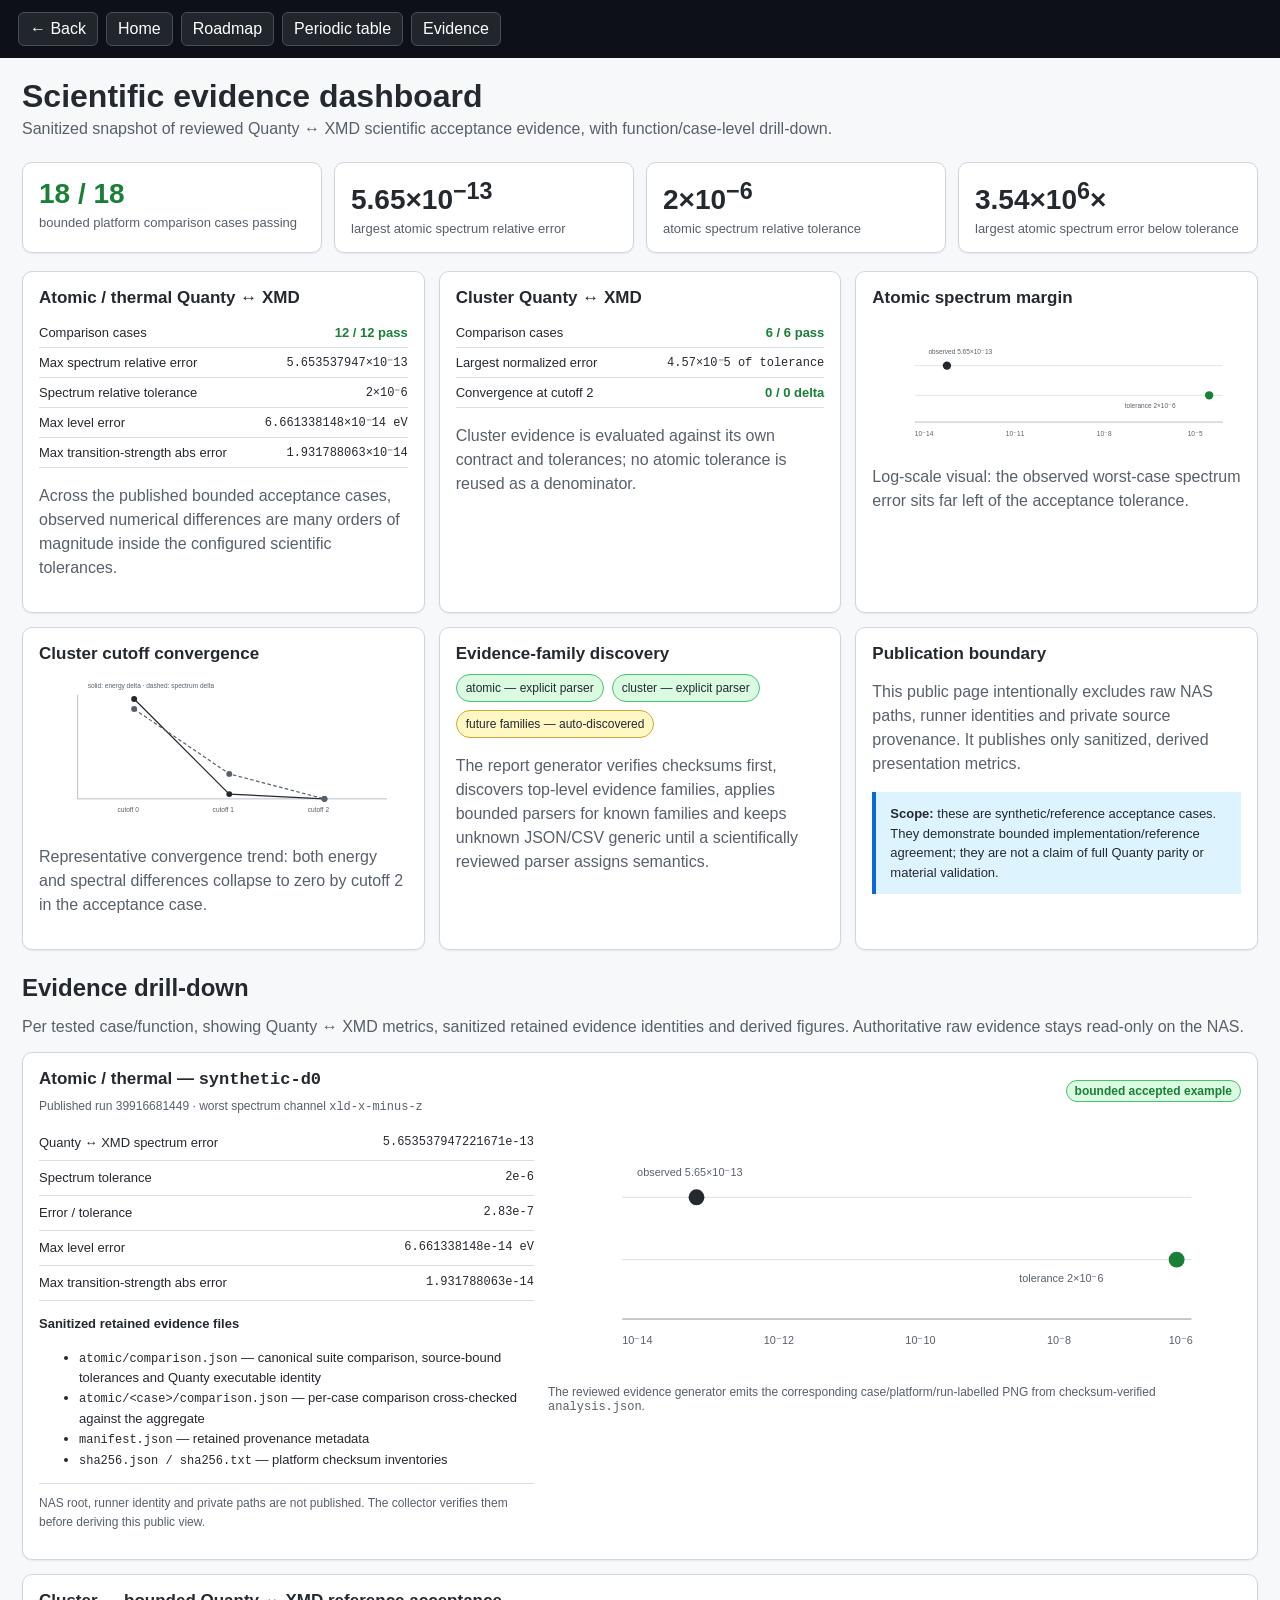
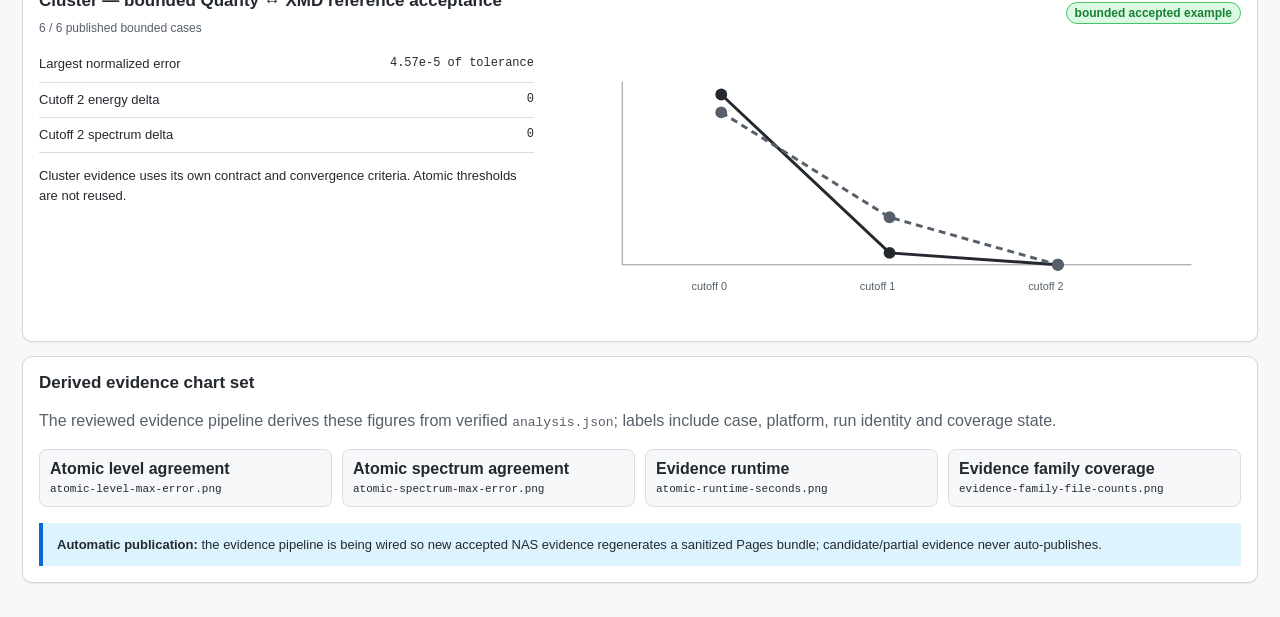
==== commit f949da2b: "Evidence: restore case-level Quanty/XMD drill-down" ====
--- a/evidence/index.html
+++ b/evidence/index.html
@@ -2,83 +2,52 @@
 <html lang="en">
 <head>
 <meta charset="utf-8"><meta name="viewport" content="width=device-width,initial-scale=1">
-<title>XMDWorkbench evidence</title>
+<title>XMDWorkbench scientific evidence</title>
 <style>
-*{box-sizing:border-box}body{margin:0;font-family:Segoe UI,Arial,sans-serif;background:#f6f8fa;color:#24292f}nav{display:flex;gap:8px;flex-wrap:wrap;padding:12px 18px;background:#0d1117}nav a{color:#fff;background:#21262d;border:1px solid #484f58;border-radius:6px;padding:7px 11px;text-decoration:none}main{max-width:1500px;margin:auto;padding:22px}.hero h1{margin:0 0 6px}.muted{color:#57606a}.notice{margin:14px 0;padding:12px 14px;border-left:4px solid #0969da;background:#ddf4ff;border-radius:6px;line-height:1.5}.warn{border-left-color:#bf8700;background:#fff8c5}.kpis{display:grid;grid-template-columns:repeat(auto-fit,minmax(190px,1fr));gap:10px;margin:16px 0}.kpi,.panel,.case{background:#fff;border:1px solid #d0d7de;border-radius:10px;padding:14px;box-shadow:0 1px 2px #0001}.kpi strong{display:block;font-size:25px}.grid{display:grid;grid-template-columns:repeat(auto-fit,minmax(330px,1fr));gap:12px}.panel h2,.case h3{font-size:17px;margin:0 0 9px}.metric{display:grid;grid-template-columns:minmax(160px,1fr) auto;gap:8px;padding:7px 0;border-bottom:1px solid #d8dee4;font-size:13px}.metric:last-child{border-bottom:0}.good{color:#1a7f37}.bar{height:10px;background:#d8dee4;border-radius:999px;overflow:hidden;margin-top:6px}.bar span{display:block;height:100%;background:#57606a}.families{display:flex;gap:7px;flex-wrap:wrap}.tag{padding:4px 8px;border:1px solid #d0d7de;border-radius:999px;font-size:12px;background:#f6f8fa}.tag.good{background:#dafbe1;border-color:#4ac26b}.tag.warn{background:#fff8c5;border-color:#d4a72c}.boundary{font-size:13px;line-height:1.55;color:#57606a}.links a{display:inline-block;margin:4px 8px 0 0}.source{font-size:12px;color:#57606a;margin-top:16px}.drill{margin-top:22px}.drill h2{margin:0 0 8px}.case{margin:12px 0}.case-head{display:flex;gap:10px;align-items:center;justify-content:space-between;flex-wrap:wrap}.badge{display:inline-block;border-radius:999px;padding:3px 8px;border:1px solid #4ac26b;background:#dafbe1;color:#1a7f37;font-size:12px;font-weight:600}.case-grid{display:grid;grid-template-columns:minmax(280px,1fr) minmax(360px,1.5fr);gap:14px;margin-top:12px}.evidence-list{font-size:13px;line-height:1.55}.evidence-list code{font-size:12px}.chart{width:100%;height:auto;display:block;border:1px solid #d8dee4;border-radius:8px;background:#fff}.chart text{font-family:Segoe UI,Arial,sans-serif;font-size:11px;fill:#57606a}.chart .axis{stroke:#8c959f;stroke-width:1}.chart .gridline{stroke:#d8dee4;stroke-width:1}.chart .mark{fill:#24292f}.chart .ok{fill:#1a7f37}.chartfiles{display:grid;grid-template-columns:repeat(auto-fit,minmax(240px,1fr));gap:10px;margin-top:12px}.chartfile{border:1px solid #d8dee4;border-radius:8px;padding:10px;background:#f6f8fa}.chartfile code{font-size:11px}.small{font-size:12px;color:#57606a}.public-boundary{font-size:12px;color:#57606a;border-top:1px solid #d8dee4;margin-top:12px;padding-top:10px}@media(max-width:850px){.case-grid{grid-template-columns:1fr}}
+*{box-sizing:border-box}body{font-family:Segoe UI,Arial,sans-serif;margin:0;background:#f6f8fa;color:#24292f}nav{display:flex;gap:8px;align-items:center;flex-wrap:wrap;padding:12px 18px;background:#0d1117}nav a,nav button{font:inherit;color:#fff;background:#21262d;border:1px solid #484f58;border-radius:6px;padding:7px 11px;text-decoration:none;cursor:pointer}nav a:hover,nav button:hover{background:#30363d}header{padding:20px 22px 8px;max-width:1450px;margin:auto}header h1{margin:0 0 5px}header p{margin:0;color:#57606a}main{max-width:1450px;margin:auto;padding:16px 22px 36px}.kpis{display:grid;grid-template-columns:repeat(auto-fit,minmax(210px,1fr));gap:12px;margin-bottom:18px}.kpi,.panel,.case{background:#fff;border:1px solid #d0d7de;border-radius:10px;padding:16px;box-shadow:0 1px 2px #0001}.kpi strong{display:block;font-size:28px;line-height:1.1}.kpi span{display:block;color:#57606a;margin-top:5px;font-size:13px}.good{color:#1a7f37}.grid{display:grid;grid-template-columns:repeat(auto-fit,minmax(360px,1fr));gap:14px}.panel h2,.case h3{font-size:17px;margin:0 0 10px}.panel p{color:#57606a;line-height:1.5}.metric{display:grid;grid-template-columns:minmax(150px,1fr) auto;gap:8px;padding:7px 0;border-bottom:1px solid #d8dee4;font-size:13px}.metric:last-child{border-bottom:0}.metric code{font-size:12px}.chart{width:100%;height:auto;display:block;background:#fff;border-radius:8px}.chart text{font-family:Segoe UI,Arial,sans-serif;font-size:11px;fill:#57606a}.chart .axis{stroke:#8c959f;stroke-width:1}.chart .line{fill:none;stroke:#24292f;stroke-width:2}.chart .pt{fill:#24292f}.zoomable{cursor:zoom-in}.families{display:flex;flex-wrap:wrap;gap:8px}.family{padding:6px 9px;border-radius:999px;border:1px solid #d0d7de;background:#f6f8fa;font-size:12px}.family.known{background:#dafbe1;border-color:#4ac26b}.family.discovery{background:#fff8c5;border-color:#d4a72c}.notice{margin-top:16px;padding:12px 14px;border-left:4px solid #0969da;background:#ddf4ff;color:#24292f;font-size:13px;line-height:1.5}.drill{margin-top:24px}.drill h2{margin-bottom:6px}.muted{color:#57606a}.case{margin:14px 0}.case-head{display:flex;gap:10px;align-items:center;justify-content:space-between;flex-wrap:wrap}.badge{display:inline-block;border-radius:999px;padding:3px 8px;border:1px solid #4ac26b;background:#dafbe1;color:#1a7f37;font-size:12px;font-weight:600}.case-grid{display:grid;grid-template-columns:minmax(300px,1fr) minmax(380px,1.4fr);gap:14px;margin-top:12px}.evidence-list{font-size:13px;line-height:1.55}.evidence-list code{font-size:12px}.chartfiles{display:grid;grid-template-columns:repeat(auto-fit,minmax(230px,1fr));gap:10px;margin-top:12px}.chartfile{border:1px solid #d8dee4;border-radius:8px;padding:10px;background:#f6f8fa}.chartfile code{font-size:11px}.small{font-size:12px;color:#57606a}.public-boundary{font-size:12px;color:#57606a;border-top:1px solid #d8dee4;margin-top:12px;padding-top:10px}dialog{max-width:min(1000px,92vw);border:1px solid #d0d7de;border-radius:10px;padding:0;box-shadow:0 18px 60px #0005}dialog::backdrop{background:#0008}.dlg-head{display:flex;justify-content:space-between;align-items:center;padding:12px 14px;border-bottom:1px solid #d0d7de}.dlg-head button{font:inherit;border:1px solid #8c959f;background:#fff;border-radius:6px;padding:5px 9px;cursor:pointer}.dlg-body{padding:14px;overflow:auto}.dlg-body svg{min-width:760px}@media(max-width:850px){.case-grid{grid-template-columns:1fr}}
 </style>
 </head>
 <body>
-<nav><a href="../">Home</a><a href="../roadmap/">Roadmap</a><a href="../roadmap/periodic.html">Periodic table</a><a href="../qes/">QES matrix</a><a href="./">Evidence</a></nav>
+<nav aria-label="Dashboard navigation"><button type="button" id="back">← Back</button><a href="../">Home</a><a href="../roadmap/">Roadmap</a><a href="../roadmap/periodic.html">Periodic table</a><a href="./">Evidence</a></nav>
+<header><h1>Scientific evidence dashboard</h1><p>Sanitized snapshot of reviewed Quanty ↔ XMD scientific acceptance evidence, with function/case-level drill-down.</p></header>
 <main>
-<div class="hero"><h1>Scientific evidence & acceptance dashboard</h1><div class="muted">Sanitized public view. Numerical acceptance, capability maturity, QES, Quanty parity and material validation are reported as separate evidence axes.</div></div>
-<div class="notice warn"><strong>Scope correction:</strong> “18 / 18 passing” describes the published bounded atomic/cluster comparison snapshot only. It is <strong>not</strong> 18/18 coverage of Quanty, not full-platform parity, and not material validation.</div>
-<section class="kpis">
-<div class="kpi"><strong>408</strong><span>canonical Quanty inventory rows</span></div>
-<div class="kpi"><strong>378</strong><span>currently unassessed inventory rows</span></div>
-<div class="kpi"><strong>135</strong><span>function/method callable candidates in the audited inventory</span></div>
-<div class="kpi"><strong>67</strong><span>canonical capability nodes tracked separately from raw inventory rows</span></div>
-<div class="kpi"><strong class="good">18 / 18</strong><span>bounded published platform-comparison cases passing</span></div>
+<section class="kpis" aria-label="Evidence headline metrics">
+<div class="kpi"><strong class="good">18 / 18</strong><span>bounded platform comparison cases passing</span></div>
+<div class="kpi"><strong>5.65×10<sup>−13</sup></strong><span>largest atomic spectrum relative error</span></div>
+<div class="kpi"><strong>2×10<sup>−6</sup></strong><span>atomic spectrum relative tolerance</span></div>
+<div class="kpi"><strong>3.54×10<sup>6</sup>×</strong><span>largest atomic spectrum error below tolerance</span></div>
 </section>
 <section class="grid">
-<article class="panel"><h2>Quanty inventory assessment state</h2><div class="metric"><span>Unassessed</span><strong>378</strong></div><div class="bar"><span style="width:92.65%"></span></div><div class="metric"><span>Partial</span><strong>13</strong></div><div class="metric"><span>Planned</span><strong>16</strong></div><div class="metric"><span>Intentionally out of scope</span><strong>1</strong></div><p class="boundary">The inventory is intentionally conservative. Similar names or nearby functionality do not count as semantic parity; each row needs explicit assessment and evidence.</p></article>
-<article class="panel"><h2>Bounded atomic / thermal acceptance</h2><div class="metric"><span>Comparison cases</span><strong class="good">12 / 12 pass</strong></div><div class="metric"><span>Worst spectrum relative error</span><code>5.653537947×10⁻13</code></div><div class="metric"><span>Configured spectrum tolerance</span><code>2×10⁻6</code></div><div class="metric"><span>Max level error</span><code>6.661338148×10⁻14 eV</code></div><div class="metric"><span>Max transition-strength abs error</span><code>1.931788063×10⁻14</code></div><p class="boundary">These results support the stated bounded atomic/thermal scopes only. They do not establish arbitrary-shell, all-spectroscopy or full Quanty equivalence.</p></article>
-<article class="panel"><h2>Bounded cluster acceptance</h2><div class="metric"><span>Comparison cases</span><strong class="good">6 / 6 pass</strong></div><div class="metric"><span>Largest normalized error</span><code>4.57×10⁻5 of tolerance</code></div><div class="metric"><span>Published cutoff-2 delta</span><strong class="good">0 / 0</strong></div><p class="boundary">Cluster evidence is synthetic/reference acceptance for its declared bounded model. Production registration, general bath semantics and material validation remain separate questions.</p></article>
-<article class="panel"><h2>Evidence families</h2><div class="families"><span class="tag good">atomic / thermal</span><span class="tag good">cluster reference</span><span class="tag">CI source + wheel</span><span class="tag">independent Quanty execution</span><span class="tag">convergence</span><span class="tag">provenance / retained manifests</span><span class="tag warn">future families require reviewed semantics</span></div><p class="boundary">Unknown evidence families may be discovered operationally, but are not assigned scientific meaning until a reviewed parser/contract defines that meaning.</p></article>
-<article class="panel"><h2>QES is a separate quality axis</h2><p class="boundary">Quality Evidence Score evaluates implementation, science, tests, engineering and provenance for a bounded capability. It never substitutes for the capability colour and never implies Quanty parity or material validation. Numeric scores are published only from accepted canonical QES records.</p><div class="links"><a href="../qes/">Open QES matrix →</a></div></article>
-<article class="panel"><h2>Publication boundary</h2><p class="boundary">This public view excludes raw NAS paths, runner identities, secrets and private execution details. Public evidence uses sanitized relative artifact names, accepted numeric summaries and derived figures only.</p><div class="notice"><strong>Material validation:</strong> numerical/reference acceptance is not experimental-sample validation. No material-validation claim is inferred from this dashboard.</div></article>
+<article class="panel"><h2>Atomic / thermal Quanty ↔ XMD</h2><div class="metric"><span>Comparison cases</span><strong class="good">12 / 12 pass</strong></div><div class="metric"><span>Max spectrum relative error</span><code>5.653537947×10⁻13</code></div><div class="metric"><span>Spectrum relative tolerance</span><code>2×10⁻6</code></div><div class="metric"><span>Max level error</span><code>6.661338148×10⁻14 eV</code></div><div class="metric"><span>Max transition-strength abs error</span><code>1.931788063×10⁻14</code></div><p>Across the published bounded acceptance cases, observed numerical differences are many orders of magnitude inside the configured scientific tolerances.</p></article>
+<article class="panel"><h2>Cluster Quanty ↔ XMD</h2><div class="metric"><span>Comparison cases</span><strong class="good">6 / 6 pass</strong></div><div class="metric"><span>Largest normalized error</span><code>4.57×10⁻5 of tolerance</code></div><div class="metric"><span>Convergence at cutoff 2</span><strong class="good">0 / 0 delta</strong></div><p>Cluster evidence is evaluated against its own contract and tolerances; no atomic tolerance is reused as a denominator.</p></article>
+<article class="panel"><h2>Atomic spectrum margin</h2><svg class="chart zoomable" role="img" aria-label="Atomic spectrum relative error compared with tolerance" viewBox="0 0 620 220" data-title="Atomic spectrum margin"><line class="axis" x1="72" y1="175" x2="590" y2="175"/><text x="72" y="198">10⁻14</text><text x="225" y="198">10⁻11</text><text x="378" y="198">10⁻8</text><text x="531" y="198">10⁻5</text><line x1="72" y1="80" x2="590" y2="80" stroke="#d0d7de"/><circle class="pt" cx="126" cy="80" r="7"/><text x="95" y="61">observed 5.65×10⁻13</text><line x1="72" y1="130" x2="590" y2="130" stroke="#d0d7de"/><circle cx="567" cy="130" r="7" fill="#1a7f37"/><text x="425" y="151">tolerance 2×10⁻6</text></svg><p>Log-scale visual: the observed worst-case spectrum error sits far left of the acceptance tolerance.</p></article>
+<article class="panel"><h2>Cluster cutoff convergence</h2><svg class="chart zoomable" role="img" aria-label="Cluster cutoff convergence" viewBox="0 0 620 260" data-title="Cluster cutoff convergence"><line class="axis" x1="65" y1="210" x2="585" y2="210"/><line class="axis" x1="65" y1="35" x2="65" y2="210"/><text x="132" y="232">cutoff 0</text><text x="292" y="232">cutoff 1</text><text x="452" y="232">cutoff 2</text><polyline class="line" points="160,42 320,202 480,210"/><circle class="pt" cx="160" cy="42" r="5"/><circle class="pt" cx="320" cy="202" r="5"/><circle class="pt" cx="480" cy="210" r="5"/><polyline points="160,59 320,168 480,210" fill="none" stroke="#57606a" stroke-width="2" stroke-dasharray="6 4"/><circle cx="160" cy="59" r="5" fill="#57606a"/><circle cx="320" cy="168" r="5" fill="#57606a"/><circle cx="480" cy="210" r="5" fill="#57606a"/><text x="82" y="24">solid: energy delta · dashed: spectrum delta</text></svg><p>Representative convergence trend: both energy and spectral differences collapse to zero by cutoff 2 in the acceptance case.</p></article>
+<article class="panel"><h2>Evidence-family discovery</h2><div class="families"><span class="family known">atomic — explicit parser</span><span class="family known">cluster — explicit parser</span><span class="family discovery">future families — auto-discovered</span></div><p>The report generator verifies checksums first, discovers top-level evidence families, applies bounded parsers for known families and keeps unknown JSON/CSV generic until a scientifically reviewed parser assigns semantics.</p></article>
+<article class="panel"><h2>Publication boundary</h2><p>This public page intentionally excludes raw NAS paths, runner identities and private source provenance. It publishes only sanitized, derived presentation metrics.</p><div class="notice"><strong>Scope:</strong> these are synthetic/reference acceptance cases. They demonstrate bounded implementation/reference agreement; they are not a claim of full Quanty parity or material validation.</div></article>
 </section>
 
 <section class="drill" id="drilldown">
 <h2>Evidence drill-down</h2>
-<p class="muted">Function/case-level view restored from the evidence-dashboard contract. Public presentation shows sanitized retained artifact identities, recorded metrics and derived chart outputs; authoritative raw bytes remain on the NAS.</p>
-
+<p class="muted">Per tested case/function, showing Quanty ↔ XMD metrics, sanitized retained evidence identities and derived figures. Authoritative raw evidence stays read-only on the NAS.</p>
 <article class="case">
-<div class="case-head"><div><h3>Atomic / thermal Quanty ↔ XMD — published acceptance example</h3><div class="small">Run 39916681449 · case <code>synthetic-d0</code> · worst published spectrum channel <code>xld-x-minus-z</code></div></div><span class="badge">accepted bounded example</span></div>
-<div class="case-grid">
-<div class="evidence-list">
-<div class="metric"><span>Quanty ↔ XMD spectrum error</span><code>5.653537947221671e-13</code></div>
-<div class="metric"><span>Published spectrum tolerance</span><code>2e-6</code></div>
-<div class="metric"><span>Error / tolerance</span><code>2.83e-7</code></div>
-<div class="metric"><span>Max level error</span><code>6.661338148e-14 eV</code></div>
-<div class="metric"><span>Max transition-strength abs error</span><code>1.931788063e-14</code></div>
-<p><strong>Retained evidence files (sanitized relative names)</strong></p>
-<ul><li><code>atomic/comparison.json</code> — canonical suite-level comparison, tolerances and Quanty executable identity</li><li><code>atomic/&lt;case&gt;/comparison.json</code> — per-case retained comparison cross-checked against the aggregate</li><li><code>manifest.json</code> — retained provenance metadata</li><li><code>sha256.json / sha256.txt</code> — platform checksum inventory</li></ul>
-<p class="public-boundary">The public page does not expose the NAS root, runner name or raw payload. The internal collector verifies those before deriving this presentation.</p>
-</div>
-<div>
-<svg class="chart" role="img" aria-label="Atomic Quanty versus XMD spectrum error compared with tolerance" viewBox="0 0 700 250">
-<line class="axis" x1="75" y1="195" x2="650" y2="195"/><text x="75" y="220">10⁻14</text><text x="218" y="220">10⁻12</text><text x="361" y="220">10⁻10</text><text x="504" y="220">10⁻8</text><text x="627" y="220">10⁻6</text>
-<line class="gridline" x1="75" y1="72" x2="650" y2="72"/><circle class="mark" cx="150" cy="72" r="8"/><text x="90" y="50">observed 5.65×10⁻13</text>
-<line class="gridline" x1="75" y1="135" x2="650" y2="135"/><circle class="ok" cx="635" cy="135" r="8"/><text x="476" y="158">tolerance 2×10⁻6</text>
-</svg>
-<p class="small">Sanitized summary rendering of the retained comparison. The production evidence generator also emits case/platform/run-labelled PNGs from verified <code>analysis.json</code>.</p>
-</div>
-</div>
+<div class="case-head"><div><h3>Atomic / thermal — <code>synthetic-d0</code></h3><div class="small">Published run 39916681449 · worst spectrum channel <code>xld-x-minus-z</code></div></div><span class="badge">bounded accepted example</span></div>
+<div class="case-grid"><div class="evidence-list">
+<div class="metric"><span>Quanty ↔ XMD spectrum error</span><code>5.653537947221671e-13</code></div><div class="metric"><span>Spectrum tolerance</span><code>2e-6</code></div><div class="metric"><span>Error / tolerance</span><code>2.83e-7</code></div><div class="metric"><span>Max level error</span><code>6.661338148e-14 eV</code></div><div class="metric"><span>Max transition-strength abs error</span><code>1.931788063e-14</code></div>
+<p><strong>Sanitized retained evidence files</strong></p><ul><li><code>atomic/comparison.json</code> — canonical suite comparison, source-bound tolerances and Quanty executable identity</li><li><code>atomic/&lt;case&gt;/comparison.json</code> — per-case comparison cross-checked against the aggregate</li><li><code>manifest.json</code> — retained provenance metadata</li><li><code>sha256.json / sha256.txt</code> — platform checksum inventories</li></ul>
+<p class="public-boundary">NAS root, runner identity and private paths are not published. The collector verifies them before deriving this public view.</p>
+</div><div><svg class="chart" role="img" aria-label="Atomic Quanty versus XMD spectrum error compared with tolerance" viewBox="0 0 700 250"><line class="axis" x1="75" y1="195" x2="650" y2="195"/><text x="75" y="220">10⁻14</text><text x="218" y="220">10⁻12</text><text x="361" y="220">10⁻10</text><text x="504" y="220">10⁻8</text><text x="627" y="220">10⁻6</text><line x1="75" y1="72" x2="650" y2="72" stroke="#d8dee4"/><circle class="pt" cx="150" cy="72" r="8"/><text x="90" y="50">observed 5.65×10⁻13</text><line x1="75" y1="135" x2="650" y2="135" stroke="#d8dee4"/><circle cx="635" cy="135" r="8" fill="#1a7f37"/><text x="476" y="158">tolerance 2×10⁻6</text></svg><p class="small">The reviewed evidence generator emits the corresponding case/platform/run-labelled PNG from checksum-verified <code>analysis.json</code>.</p></div></div>
 </article>
 
-<article class="case">
-<div class="case-head"><div><h3>Cluster Quanty ↔ XMD — bounded reference acceptance</h3><div class="small">6 / 6 published bounded comparison cases passing</div></div><span class="badge">accepted bounded example</span></div>
-<div class="case-grid"><div class="evidence-list">
-<div class="metric"><span>Largest normalized error</span><code>4.57e-5 of tolerance</code></div><div class="metric"><span>Cutoff 2 energy delta</span><code>0</code></div><div class="metric"><span>Cutoff 2 spectrum delta</span><code>0</code></div>
-<p>Cluster evidence is evaluated with its own contract and convergence controls. Atomic thresholds are not reused as cluster acceptance criteria.</p>
-</div><div>
-<svg class="chart" role="img" aria-label="Cluster cutoff convergence" viewBox="0 0 700 280"><line class="axis" x1="75" y1="220" x2="650" y2="220"/><line class="axis" x1="75" y1="35" x2="75" y2="220"/><text x="145" y="245">cutoff 0</text><text x="315" y="245">cutoff 1</text><text x="485" y="245">cutoff 2</text><polyline points="175,48 345,208 515,220" fill="none" stroke="#24292f" stroke-width="3"/><circle class="mark" cx="175" cy="48" r="6"/><circle class="mark" cx="345" cy="208" r="6"/><circle class="mark" cx="515" cy="220" r="6"/><polyline points="175,66 345,172 515,220" fill="none" stroke="#57606a" stroke-width="3" stroke-dasharray="7 5"/><circle cx="175" cy="66" r="6" fill="#57606a"/><circle cx="345" cy="172" r="6" fill="#57606a"/><circle cx="515" cy="220" r="6" fill="#57606a"/><text x="90" y="22">solid: energy delta · dashed: spectrum delta</text></svg>
-</div></div>
-</article>
+<article class="case"><div class="case-head"><div><h3>Cluster — bounded Quanty ↔ XMD reference acceptance</h3><div class="small">6 / 6 published bounded cases</div></div><span class="badge">bounded accepted example</span></div><div class="case-grid"><div class="evidence-list"><div class="metric"><span>Largest normalized error</span><code>4.57e-5 of tolerance</code></div><div class="metric"><span>Cutoff 2 energy delta</span><code>0</code></div><div class="metric"><span>Cutoff 2 spectrum delta</span><code>0</code></div><p>Cluster evidence uses its own contract and convergence criteria. Atomic thresholds are not reused.</p></div><div><svg class="chart" role="img" aria-label="Cluster cutoff convergence" viewBox="0 0 700 280"><line class="axis" x1="75" y1="220" x2="650" y2="220"/><line class="axis" x1="75" y1="35" x2="75" y2="220"/><text x="145" y="245">cutoff 0</text><text x="315" y="245">cutoff 1</text><text x="485" y="245">cutoff 2</text><polyline points="175,48 345,208 515,220" fill="none" stroke="#24292f" stroke-width="3"/><circle class="pt" cx="175" cy="48" r="6"/><circle class="pt" cx="345" cy="208" r="6"/><circle class="pt" cx="515" cy="220" r="6"/><polyline points="175,66 345,172 515,220" fill="none" stroke="#57606a" stroke-width="3" stroke-dasharray="7 5"/><circle cx="175" cy="66" r="6" fill="#57606a"/><circle cx="345" cy="172" r="6" fill="#57606a"/><circle cx="515" cy="220" r="6" fill="#57606a"/></svg></div></div></article>
 
-<div class="panel">
-<h2>Derived evidence chart set</h2>
-<p class="boundary">The reviewed evidence pipeline derives the following figures from checksum-verified <code>analysis.json</code>. Labels include case, platform, run identity and coverage state; figures are generated under the derived analysis namespace, never in raw retained evidence.</p>
-<div class="chartfiles">
-<div class="chartfile"><strong>Atomic level agreement</strong><br><code>atomic-level-max-error.png</code><p class="small">Maximum recorded initial/final level error by case, platform and run.</p></div>
-<div class="chartfile"><strong>Atomic spectrum agreement</strong><br><code>atomic-spectrum-max-error.png</code><p class="small">Maximum reference-peak-normalized spectrum-channel difference by case/platform/run.</p></div>
-<div class="chartfile"><strong>Evidence runtime</strong><br><code>atomic-runtime-seconds.png</code><p class="small">Recorded comparison execution duration where present.</p></div>
-<div class="chartfile"><strong>Evidence family coverage</strong><br><code>evidence-family-file-counts.png</code><p class="small">Verified file-count coverage by family, platform and run. Unknown families remain generic.</p></div>
-</div>
-<div class="notice"><strong>Next live-NAS integration:</strong> after the #62/#98 live candidate passes its remaining publication-label and dual-platform acceptance gates, these per-case figures can be copied into the public sanitized drill-down without exposing raw NAS paths or private runner identity.</div>
-</div>
+<div class="panel"><h2>Derived evidence chart set</h2><p>The reviewed evidence pipeline derives these figures from verified <code>analysis.json</code>; labels include case, platform, run identity and coverage state.</p><div class="chartfiles"><div class="chartfile"><strong>Atomic level agreement</strong><br><code>atomic-level-max-error.png</code></div><div class="chartfile"><strong>Atomic spectrum agreement</strong><br><code>atomic-spectrum-max-error.png</code></div><div class="chartfile"><strong>Evidence runtime</strong><br><code>atomic-runtime-seconds.png</code></div><div class="chartfile"><strong>Evidence family coverage</strong><br><code>evidence-family-file-counts.png</code></div></div><div class="notice"><strong>Automatic publication:</strong> the evidence pipeline is being wired so new accepted NAS evidence regenerates a sanitized Pages bundle; candidate/partial evidence never auto-publishes.</div></div>
 </section>
-
-<div class="source"><strong>Public source frame:</strong> canonical Quanty inventory currently contains 408 rows with 378 unassessed, 13 partial, 16 planned and 1 intentionally out of scope. The 18/18 comparison result is retained only as the bounded published atomic/cluster acceptance snapshot and is deliberately not presented as overall parity coverage.</div>
 </main>
-</body></html>
+<dialog id="zoom"><div class="dlg-head"><strong id="zoom-title">Chart</strong><button type="button" id="close">Close</button></div><div class="dlg-body" id="zoom-body"></div></dialog>
+<script>
+const back=document.getElementById('back');back.addEventListener('click',()=>{if(history.length>1)history.back();else location.href='../'});
+const dlg=document.getElementById('zoom'),body=document.getElementById('zoom-body'),title=document.getElementById('zoom-title');
+document.querySelectorAll('.zoomable').forEach(svg=>svg.addEventListener('click',()=>{body.innerHTML='';body.appendChild(svg.cloneNode(true));title.textContent=svg.dataset.title||'Chart';dlg.showModal()}));
+document.getElementById('close').addEventListener('click',()=>dlg.close());dlg.addEventListener('click',e=>{if(e.target===dlg)dlg.close()});
+</script>
+</body></html>
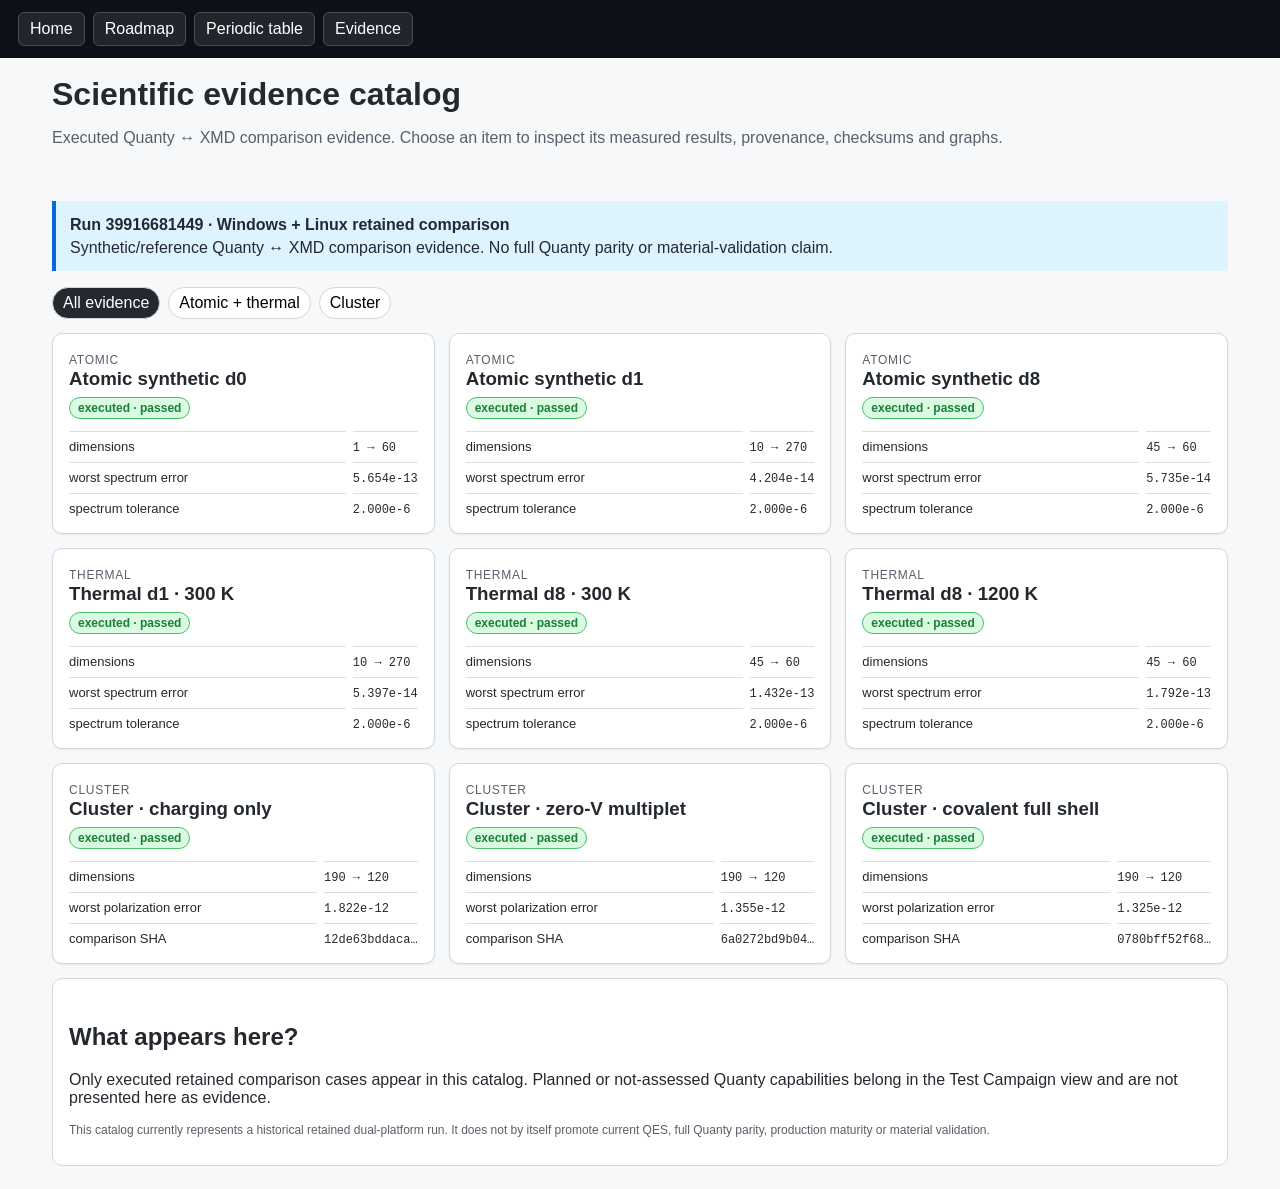
==== commit 9b934360: "Evidence: replace dashboard with executed-case catalog" ====
--- a/evidence/index.html
+++ b/evidence/index.html
@@ -2,52 +2,25 @@
 <html lang="en">
 <head>
 <meta charset="utf-8"><meta name="viewport" content="width=device-width,initial-scale=1">
-<title>XMDWorkbench scientific evidence</title>
-<style>
-*{box-sizing:border-box}body{font-family:Segoe UI,Arial,sans-serif;margin:0;background:#f6f8fa;color:#24292f}nav{display:flex;gap:8px;align-items:center;flex-wrap:wrap;padding:12px 18px;background:#0d1117}nav a,nav button{font:inherit;color:#fff;background:#21262d;border:1px solid #484f58;border-radius:6px;padding:7px 11px;text-decoration:none;cursor:pointer}nav a:hover,nav button:hover{background:#30363d}header{padding:20px 22px 8px;max-width:1450px;margin:auto}header h1{margin:0 0 5px}header p{margin:0;color:#57606a}main{max-width:1450px;margin:auto;padding:16px 22px 36px}.kpis{display:grid;grid-template-columns:repeat(auto-fit,minmax(210px,1fr));gap:12px;margin-bottom:18px}.kpi,.panel,.case{background:#fff;border:1px solid #d0d7de;border-radius:10px;padding:16px;box-shadow:0 1px 2px #0001}.kpi strong{display:block;font-size:28px;line-height:1.1}.kpi span{display:block;color:#57606a;margin-top:5px;font-size:13px}.good{color:#1a7f37}.grid{display:grid;grid-template-columns:repeat(auto-fit,minmax(360px,1fr));gap:14px}.panel h2,.case h3{font-size:17px;margin:0 0 10px}.panel p{color:#57606a;line-height:1.5}.metric{display:grid;grid-template-columns:minmax(150px,1fr) auto;gap:8px;padding:7px 0;border-bottom:1px solid #d8dee4;font-size:13px}.metric:last-child{border-bottom:0}.metric code{font-size:12px}.chart{width:100%;height:auto;display:block;background:#fff;border-radius:8px}.chart text{font-family:Segoe UI,Arial,sans-serif;font-size:11px;fill:#57606a}.chart .axis{stroke:#8c959f;stroke-width:1}.chart .line{fill:none;stroke:#24292f;stroke-width:2}.chart .pt{fill:#24292f}.zoomable{cursor:zoom-in}.families{display:flex;flex-wrap:wrap;gap:8px}.family{padding:6px 9px;border-radius:999px;border:1px solid #d0d7de;background:#f6f8fa;font-size:12px}.family.known{background:#dafbe1;border-color:#4ac26b}.family.discovery{background:#fff8c5;border-color:#d4a72c}.notice{margin-top:16px;padding:12px 14px;border-left:4px solid #0969da;background:#ddf4ff;color:#24292f;font-size:13px;line-height:1.5}.drill{margin-top:24px}.drill h2{margin-bottom:6px}.muted{color:#57606a}.case{margin:14px 0}.case-head{display:flex;gap:10px;align-items:center;justify-content:space-between;flex-wrap:wrap}.badge{display:inline-block;border-radius:999px;padding:3px 8px;border:1px solid #4ac26b;background:#dafbe1;color:#1a7f37;font-size:12px;font-weight:600}.case-grid{display:grid;grid-template-columns:minmax(300px,1fr) minmax(380px,1.4fr);gap:14px;margin-top:12px}.evidence-list{font-size:13px;line-height:1.55}.evidence-list code{font-size:12px}.chartfiles{display:grid;grid-template-columns:repeat(auto-fit,minmax(230px,1fr));gap:10px;margin-top:12px}.chartfile{border:1px solid #d8dee4;border-radius:8px;padding:10px;background:#f6f8fa}.chartfile code{font-size:11px}.small{font-size:12px;color:#57606a}.public-boundary{font-size:12px;color:#57606a;border-top:1px solid #d8dee4;margin-top:12px;padding-top:10px}dialog{max-width:min(1000px,92vw);border:1px solid #d0d7de;border-radius:10px;padding:0;box-shadow:0 18px 60px #0005}dialog::backdrop{background:#0008}.dlg-head{display:flex;justify-content:space-between;align-items:center;padding:12px 14px;border-bottom:1px solid #d0d7de}.dlg-head button{font:inherit;border:1px solid #8c959f;background:#fff;border-radius:6px;padding:5px 9px;cursor:pointer}.dlg-body{padding:14px;overflow:auto}.dlg-body svg{min-width:760px}@media(max-width:850px){.case-grid{grid-template-columns:1fr}}
-</style>
+<title>XMDWorkbench evidence catalog</title>
+<link rel="stylesheet" href="catalog.css">
 </head>
 <body>
-<nav aria-label="Dashboard navigation"><button type="button" id="back">← Back</button><a href="../">Home</a><a href="../roadmap/">Roadmap</a><a href="../roadmap/periodic.html">Periodic table</a><a href="./">Evidence</a></nav>
-<header><h1>Scientific evidence dashboard</h1><p>Sanitized snapshot of reviewed Quanty ↔ XMD scientific acceptance evidence, with function/case-level drill-down.</p></header>
+<nav aria-label="Site navigation"><a href="../">Home</a><a href="../roadmap/">Roadmap</a><a href="../roadmap/periodic.html">Periodic table</a><a href="./">Evidence</a></nav>
+<header>
+<h1>Scientific evidence catalog</h1>
+<p class="muted">Executed Quanty ↔ XMD comparison evidence. Choose an item to inspect its measured results, provenance, checksums and graphs.</p>
+</header>
 <main>
-<section class="kpis" aria-label="Evidence headline metrics">
-<div class="kpi"><strong class="good">18 / 18</strong><span>bounded platform comparison cases passing</span></div>
-<div class="kpi"><strong>5.65×10<sup>−13</sup></strong><span>largest atomic spectrum relative error</span></div>
-<div class="kpi"><strong>2×10<sup>−6</sup></strong><span>atomic spectrum relative tolerance</span></div>
-<div class="kpi"><strong>3.54×10<sup>6</sup>×</strong><span>largest atomic spectrum error below tolerance</span></div>
-</section>
-<section class="grid">
-<article class="panel"><h2>Atomic / thermal Quanty ↔ XMD</h2><div class="metric"><span>Comparison cases</span><strong class="good">12 / 12 pass</strong></div><div class="metric"><span>Max spectrum relative error</span><code>5.653537947×10⁻13</code></div><div class="metric"><span>Spectrum relative tolerance</span><code>2×10⁻6</code></div><div class="metric"><span>Max level error</span><code>6.661338148×10⁻14 eV</code></div><div class="metric"><span>Max transition-strength abs error</span><code>1.931788063×10⁻14</code></div><p>Across the published bounded acceptance cases, observed numerical differences are many orders of magnitude inside the configured scientific tolerances.</p></article>
-<article class="panel"><h2>Cluster Quanty ↔ XMD</h2><div class="metric"><span>Comparison cases</span><strong class="good">6 / 6 pass</strong></div><div class="metric"><span>Largest normalized error</span><code>4.57×10⁻5 of tolerance</code></div><div class="metric"><span>Convergence at cutoff 2</span><strong class="good">0 / 0 delta</strong></div><p>Cluster evidence is evaluated against its own contract and tolerances; no atomic tolerance is reused as a denominator.</p></article>
-<article class="panel"><h2>Atomic spectrum margin</h2><svg class="chart zoomable" role="img" aria-label="Atomic spectrum relative error compared with tolerance" viewBox="0 0 620 220" data-title="Atomic spectrum margin"><line class="axis" x1="72" y1="175" x2="590" y2="175"/><text x="72" y="198">10⁻14</text><text x="225" y="198">10⁻11</text><text x="378" y="198">10⁻8</text><text x="531" y="198">10⁻5</text><line x1="72" y1="80" x2="590" y2="80" stroke="#d0d7de"/><circle class="pt" cx="126" cy="80" r="7"/><text x="95" y="61">observed 5.65×10⁻13</text><line x1="72" y1="130" x2="590" y2="130" stroke="#d0d7de"/><circle cx="567" cy="130" r="7" fill="#1a7f37"/><text x="425" y="151">tolerance 2×10⁻6</text></svg><p>Log-scale visual: the observed worst-case spectrum error sits far left of the acceptance tolerance.</p></article>
-<article class="panel"><h2>Cluster cutoff convergence</h2><svg class="chart zoomable" role="img" aria-label="Cluster cutoff convergence" viewBox="0 0 620 260" data-title="Cluster cutoff convergence"><line class="axis" x1="65" y1="210" x2="585" y2="210"/><line class="axis" x1="65" y1="35" x2="65" y2="210"/><text x="132" y="232">cutoff 0</text><text x="292" y="232">cutoff 1</text><text x="452" y="232">cutoff 2</text><polyline class="line" points="160,42 320,202 480,210"/><circle class="pt" cx="160" cy="42" r="5"/><circle class="pt" cx="320" cy="202" r="5"/><circle class="pt" cx="480" cy="210" r="5"/><polyline points="160,59 320,168 480,210" fill="none" stroke="#57606a" stroke-width="2" stroke-dasharray="6 4"/><circle cx="160" cy="59" r="5" fill="#57606a"/><circle cx="320" cy="168" r="5" fill="#57606a"/><circle cx="480" cy="210" r="5" fill="#57606a"/><text x="82" y="24">solid: energy delta · dashed: spectrum delta</text></svg><p>Representative convergence trend: both energy and spectral differences collapse to zero by cutoff 2 in the acceptance case.</p></article>
-<article class="panel"><h2>Evidence-family discovery</h2><div class="families"><span class="family known">atomic — explicit parser</span><span class="family known">cluster — explicit parser</span><span class="family discovery">future families — auto-discovered</span></div><p>The report generator verifies checksums first, discovers top-level evidence families, applies bounded parsers for known families and keeps unknown JSON/CSV generic until a scientifically reviewed parser assigns semantics.</p></article>
-<article class="panel"><h2>Publication boundary</h2><p>This public page intentionally excludes raw NAS paths, runner identities and private source provenance. It publishes only sanitized, derived presentation metrics.</p><div class="notice"><strong>Scope:</strong> these are synthetic/reference acceptance cases. They demonstrate bounded implementation/reference agreement; they are not a claim of full Quanty parity or material validation.</div></article>
-</section>
-
-<section class="drill" id="drilldown">
-<h2>Evidence drill-down</h2>
-<p class="muted">Per tested case/function, showing Quanty ↔ XMD metrics, sanitized retained evidence identities and derived figures. Authoritative raw evidence stays read-only on the NAS.</p>
-<article class="case">
-<div class="case-head"><div><h3>Atomic / thermal — <code>synthetic-d0</code></h3><div class="small">Published run 39916681449 · worst spectrum channel <code>xld-x-minus-z</code></div></div><span class="badge">bounded accepted example</span></div>
-<div class="case-grid"><div class="evidence-list">
-<div class="metric"><span>Quanty ↔ XMD spectrum error</span><code>5.653537947221671e-13</code></div><div class="metric"><span>Spectrum tolerance</span><code>2e-6</code></div><div class="metric"><span>Error / tolerance</span><code>2.83e-7</code></div><div class="metric"><span>Max level error</span><code>6.661338148e-14 eV</code></div><div class="metric"><span>Max transition-strength abs error</span><code>1.931788063e-14</code></div>
-<p><strong>Sanitized retained evidence files</strong></p><ul><li><code>atomic/comparison.json</code> — canonical suite comparison, source-bound tolerances and Quanty executable identity</li><li><code>atomic/&lt;case&gt;/comparison.json</code> — per-case comparison cross-checked against the aggregate</li><li><code>manifest.json</code> — retained provenance metadata</li><li><code>sha256.json / sha256.txt</code> — platform checksum inventories</li></ul>
-<p class="public-boundary">NAS root, runner identity and private paths are not published. The collector verifies them before deriving this public view.</p>
-</div><div><svg class="chart" role="img" aria-label="Atomic Quanty versus XMD spectrum error compared with tolerance" viewBox="0 0 700 250"><line class="axis" x1="75" y1="195" x2="650" y2="195"/><text x="75" y="220">10⁻14</text><text x="218" y="220">10⁻12</text><text x="361" y="220">10⁻10</text><text x="504" y="220">10⁻8</text><text x="627" y="220">10⁻6</text><line x1="75" y1="72" x2="650" y2="72" stroke="#d8dee4"/><circle class="pt" cx="150" cy="72" r="8"/><text x="90" y="50">observed 5.65×10⁻13</text><line x1="75" y1="135" x2="650" y2="135" stroke="#d8dee4"/><circle cx="635" cy="135" r="8" fill="#1a7f37"/><text x="476" y="158">tolerance 2×10⁻6</text></svg><p class="small">The reviewed evidence generator emits the corresponding case/platform/run-labelled PNG from checksum-verified <code>analysis.json</code>.</p></div></div>
-</article>
-
-<article class="case"><div class="case-head"><div><h3>Cluster — bounded Quanty ↔ XMD reference acceptance</h3><div class="small">6 / 6 published bounded cases</div></div><span class="badge">bounded accepted example</span></div><div class="case-grid"><div class="evidence-list"><div class="metric"><span>Largest normalized error</span><code>4.57e-5 of tolerance</code></div><div class="metric"><span>Cutoff 2 energy delta</span><code>0</code></div><div class="metric"><span>Cutoff 2 spectrum delta</span><code>0</code></div><p>Cluster evidence uses its own contract and convergence criteria. Atomic thresholds are not reused.</p></div><div><svg class="chart" role="img" aria-label="Cluster cutoff convergence" viewBox="0 0 700 280"><line class="axis" x1="75" y1="220" x2="650" y2="220"/><line class="axis" x1="75" y1="35" x2="75" y2="220"/><text x="145" y="245">cutoff 0</text><text x="315" y="245">cutoff 1</text><text x="485" y="245">cutoff 2</text><polyline points="175,48 345,208 515,220" fill="none" stroke="#24292f" stroke-width="3"/><circle class="pt" cx="175" cy="48" r="6"/><circle class="pt" cx="345" cy="208" r="6"/><circle class="pt" cx="515" cy="220" r="6"/><polyline points="175,66 345,172 515,220" fill="none" stroke="#57606a" stroke-width="3" stroke-dasharray="7 5"/><circle cx="175" cy="66" r="6" fill="#57606a"/><circle cx="345" cy="172" r="6" fill="#57606a"/><circle cx="515" cy="220" r="6" fill="#57606a"/></svg></div></div></article>
-
-<div class="panel"><h2>Derived evidence chart set</h2><p>The reviewed evidence pipeline derives these figures from verified <code>analysis.json</code>; labels include case, platform, run identity and coverage state.</p><div class="chartfiles"><div class="chartfile"><strong>Atomic level agreement</strong><br><code>atomic-level-max-error.png</code></div><div class="chartfile"><strong>Atomic spectrum agreement</strong><br><code>atomic-spectrum-max-error.png</code></div><div class="chartfile"><strong>Evidence runtime</strong><br><code>atomic-runtime-seconds.png</code></div><div class="chartfile"><strong>Evidence family coverage</strong><br><code>evidence-family-file-counts.png</code></div></div><div class="notice"><strong>Automatic publication:</strong> the evidence pipeline is being wired so new accepted NAS evidence regenerates a sanitized Pages bundle; candidate/partial evidence never auto-publishes.</div></div>
+<div class="notice"><strong id="run">Loading retained run…</strong><br><span id="scope"></span></div>
+<div class="filters" aria-label="Filter evidence family"><button class="active" data-filter="all">All evidence</button><button data-filter="atomic">Atomic + thermal</button><button data-filter="cluster">Cluster</button></div>
+<section id="catalog" class="catalog" aria-live="polite"><div class="empty">Loading evidence catalog…</div></section>
+<section class="panel">
+<h2>What appears here?</h2>
+<p>Only executed retained comparison cases appear in this catalog. Planned or not-assessed Quanty capabilities belong in the Test Campaign view and are not presented here as evidence.</p>
+<p class="scope">This catalog currently represents a historical retained dual-platform run. It does not by itself promote current QES, full Quanty parity, production maturity or material validation.</p>
 </section>
 </main>
-<dialog id="zoom"><div class="dlg-head"><strong id="zoom-title">Chart</strong><button type="button" id="close">Close</button></div><div class="dlg-body" id="zoom-body"></div></dialog>
-<script>
-const back=document.getElementById('back');back.addEventListener('click',()=>{if(history.length>1)history.back();else location.href='../'});
-const dlg=document.getElementById('zoom'),body=document.getElementById('zoom-body'),title=document.getElementById('zoom-title');
-document.querySelectorAll('.zoomable').forEach(svg=>svg.addEventListener('click',()=>{body.innerHTML='';body.appendChild(svg.cloneNode(true));title.textContent=svg.dataset.title||'Chart';dlg.showModal()}));
-document.getElementById('close').addEventListener('click',()=>dlg.close());dlg.addEventListener('click',e=>{if(e.target===dlg)dlg.close()});
-</script>
-</body></html>+<script src="catalog.js"></script>
+</body>
+</html>
--- a/evidence/catalog.css
+++ b/evidence/catalog.css
@@ -0,0 +1 @@
+*{box-sizing:border-box}body{margin:0;font-family:Segoe UI,Arial,sans-serif;background:#f6f8fa;color:#24292f}nav{display:flex;gap:8px;align-items:center;flex-wrap:wrap;padding:12px 18px;background:#0d1117}nav a{color:#fff;text-decoration:none;background:#21262d;border:1px solid #484f58;border-radius:6px;padding:7px 11px}main,header{max-width:1220px;margin:auto;padding:18px 22px}header{padding-bottom:4px}h1{margin:0 0 7px}h2{margin-top:28px}.muted{color:#57606a}.notice{padding:12px 14px;border-left:4px solid #0969da;background:#ddf4ff;margin:16px 0;line-height:1.45}.catalog{display:grid;grid-template-columns:repeat(auto-fit,minmax(300px,1fr));gap:14px}.item{display:block;text-decoration:none;color:inherit;background:#fff;border:1px solid #d0d7de;border-radius:10px;padding:16px;box-shadow:0 1px 2px #0001}.item:hover{border-color:#0969da;box-shadow:0 3px 10px #0002}.item h3{margin:0 0 7px}.badge{display:inline-block;font-size:12px;font-weight:600;border-radius:999px;padding:3px 8px;background:#dafbe1;color:#1a7f37;border:1px solid #4ac26b}.family{font-size:12px;text-transform:uppercase;letter-spacing:.06em;color:#57606a}.summary{display:grid;grid-template-columns:1fr auto;gap:7px;margin-top:12px;font-size:13px}.summary div{border-top:1px solid #d8dee4;padding-top:7px}.filters{display:flex;gap:8px;flex-wrap:wrap;margin:14px 0}.filters button{font:inherit;border:1px solid #d0d7de;border-radius:999px;background:#fff;padding:6px 10px;cursor:pointer}.filters button.active{background:#24292f;color:#fff}.panel{background:#fff;border:1px solid #d0d7de;border-radius:10px;padding:16px;margin:14px 0}.grid{display:grid;grid-template-columns:repeat(auto-fit,minmax(290px,1fr));gap:14px}.metric{display:grid;grid-template-columns:minmax(170px,1fr) auto;gap:12px;padding:7px 0;border-bottom:1px solid #d8dee4;font-size:13px}.metric:last-child{border-bottom:0}code{font-size:12px;overflow-wrap:anywhere}.bars{display:grid;gap:8px}.barrow{display:grid;grid-template-columns:145px 1fr 120px;gap:8px;align-items:center;font-size:12px}.bartrack{height:10px;background:#eaeef2;border-radius:999px;overflow:hidden}.bar{height:100%;background:#57606a;min-width:2px}.bar.good{background:#1a7f37}.scope{font-size:12px;color:#57606a}.crumb{margin-bottom:8px}.crumb a{color:#0969da}.checksum{word-break:break-all}.empty{padding:30px;background:#fff;border:1px dashed #8c959f;border-radius:10px}@media(max-width:700px){.barrow{grid-template-columns:1fr}.summary{grid-template-columns:1fr}main,header{padding-left:14px;padding-right:14px}}
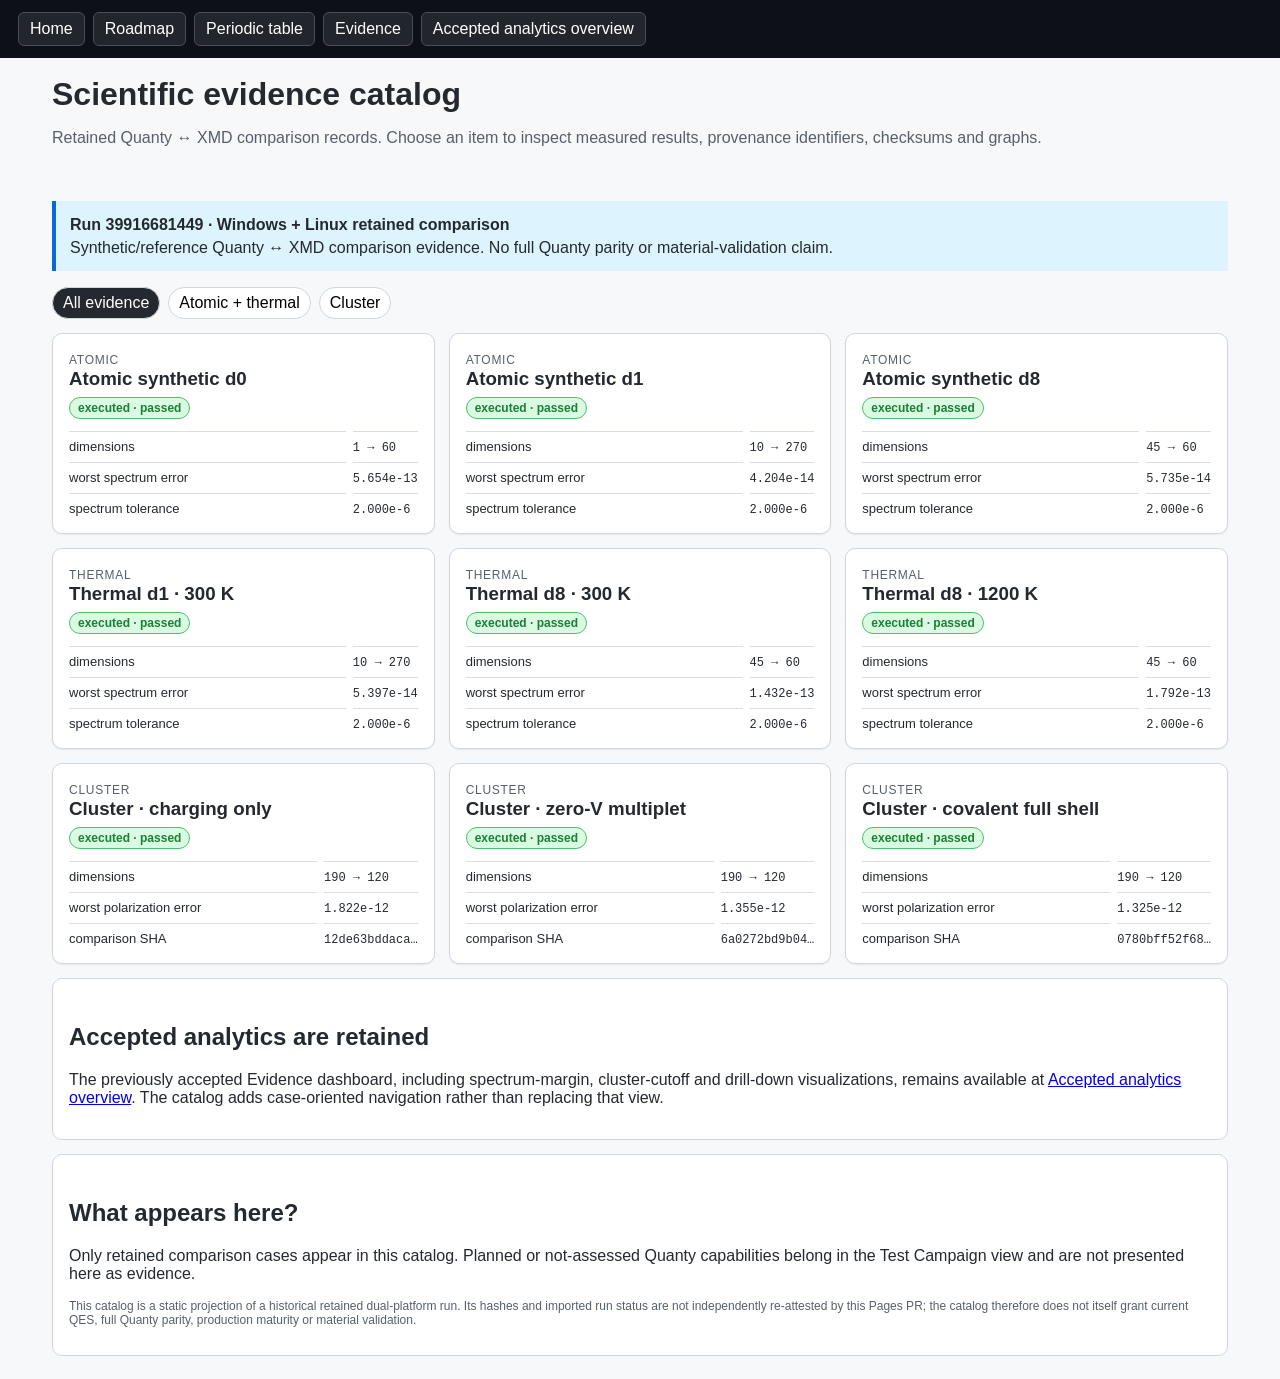
==== commit 6ff3ee01: "fix(evidence): retain analytics overview from catalog landing" ====
--- a/evidence/index.html
+++ b/evidence/index.html
@@ -6,19 +6,23 @@
 <link rel="stylesheet" href="catalog.css">
 </head>
 <body>
-<nav aria-label="Site navigation"><a href="../">Home</a><a href="../roadmap/">Roadmap</a><a href="../roadmap/periodic.html">Periodic table</a><a href="./">Evidence</a></nav>
+<nav aria-label="Site navigation"><a href="../">Home</a><a href="../roadmap/">Roadmap</a><a href="../roadmap/periodic.html">Periodic table</a><a href="./">Evidence</a><a href="overview/">Accepted analytics overview</a></nav>
 <header>
 <h1>Scientific evidence catalog</h1>
-<p class="muted">Executed Quanty ↔ XMD comparison evidence. Choose an item to inspect its measured results, provenance, checksums and graphs.</p>
+<p class="muted">Retained Quanty ↔ XMD comparison records. Choose an item to inspect measured results, provenance identifiers, checksums and graphs.</p>
 </header>
 <main>
 <div class="notice"><strong id="run">Loading retained run…</strong><br><span id="scope"></span></div>
 <div class="filters" aria-label="Filter evidence family"><button class="active" data-filter="all">All evidence</button><button data-filter="atomic">Atomic + thermal</button><button data-filter="cluster">Cluster</button></div>
 <section id="catalog" class="catalog" aria-live="polite"><div class="empty">Loading evidence catalog…</div></section>
 <section class="panel">
+<h2>Accepted analytics are retained</h2>
+<p>The previously accepted Evidence dashboard, including spectrum-margin, cluster-cutoff and drill-down visualizations, remains available at <a href="overview/">Accepted analytics overview</a>. The catalog adds case-oriented navigation rather than replacing that view.</p>
+</section>
+<section class="panel">
 <h2>What appears here?</h2>
-<p>Only executed retained comparison cases appear in this catalog. Planned or not-assessed Quanty capabilities belong in the Test Campaign view and are not presented here as evidence.</p>
-<p class="scope">This catalog currently represents a historical retained dual-platform run. It does not by itself promote current QES, full Quanty parity, production maturity or material validation.</p>
+<p>Only retained comparison cases appear in this catalog. Planned or not-assessed Quanty capabilities belong in the Test Campaign view and are not presented here as evidence.</p>
+<p class="scope">This catalog is a static projection of a historical retained dual-platform run. Its hashes and imported run status are not independently re-attested by this Pages PR; the catalog therefore does not itself grant current QES, full Quanty parity, production maturity or material validation.</p>
 </section>
 </main>
 <script src="catalog.js"></script>
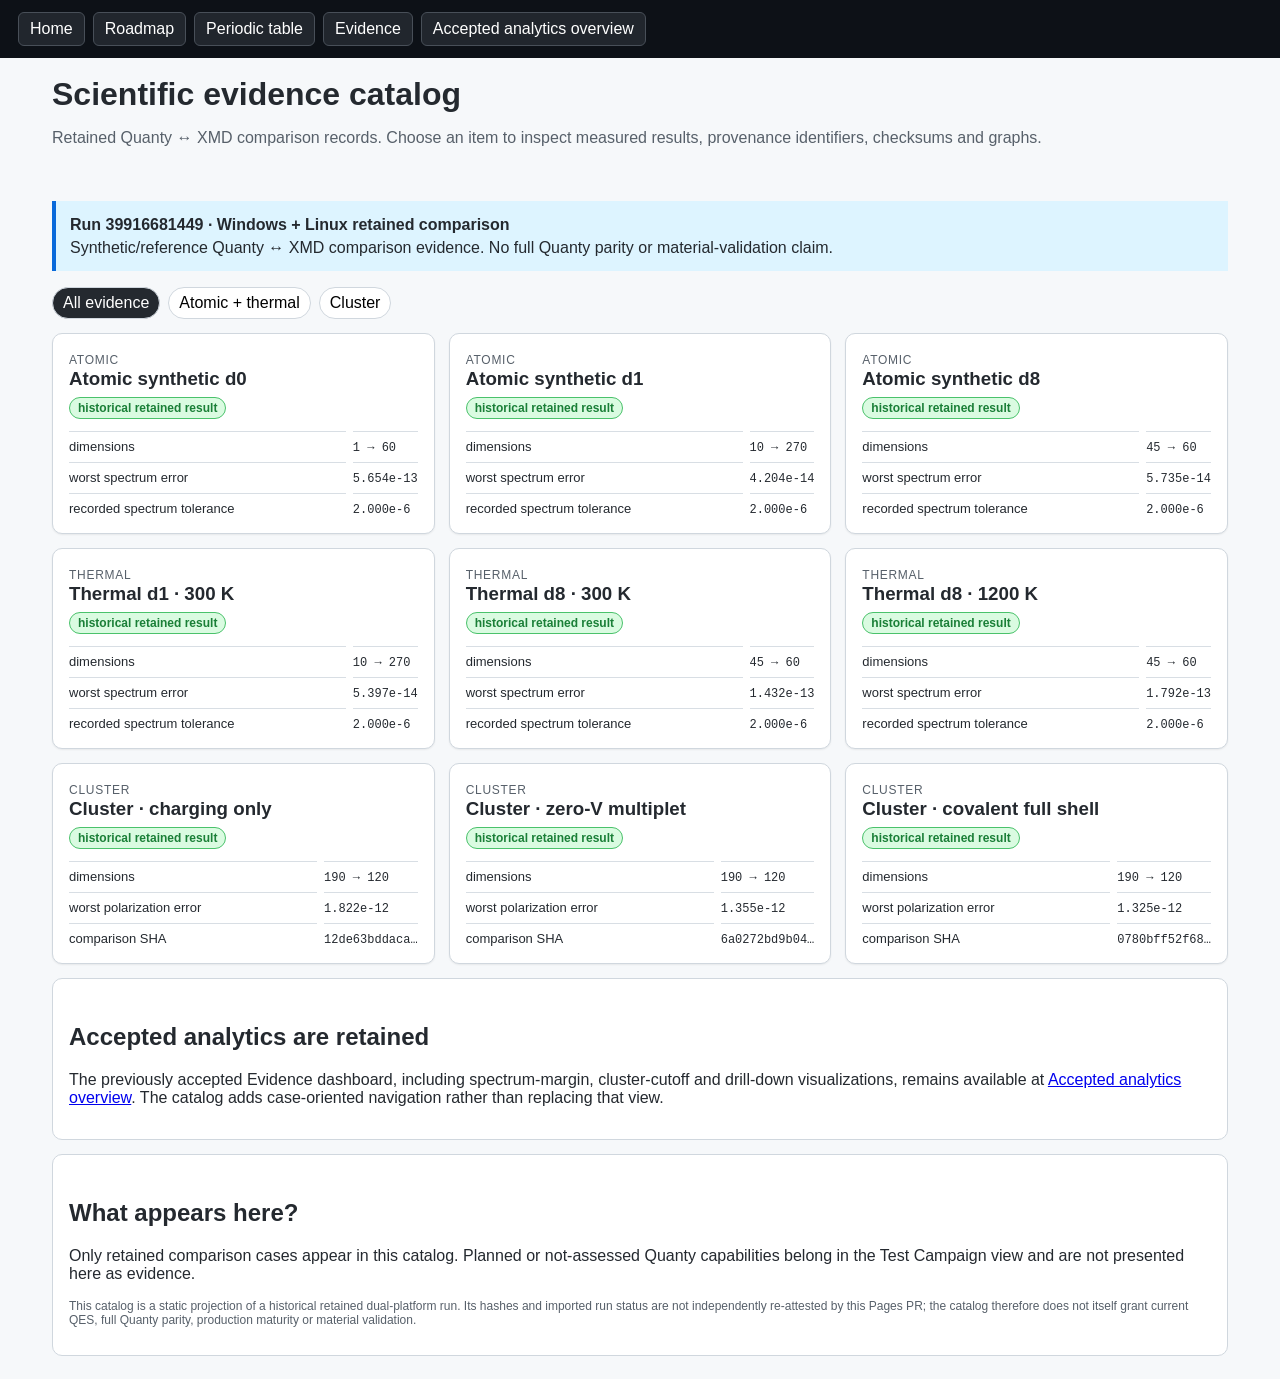
==== commit 50664555: "fix(evidence): link retained overview from stable route" ====
--- a/evidence/index.html
+++ b/evidence/index.html
@@ -6,7 +6,7 @@
 <link rel="stylesheet" href="catalog.css">
 </head>
 <body>
-<nav aria-label="Site navigation"><a href="../">Home</a><a href="../roadmap/">Roadmap</a><a href="../roadmap/periodic.html">Periodic table</a><a href="./">Evidence</a><a href="overview/">Accepted analytics overview</a></nav>
+<nav aria-label="Site navigation"><a href="../">Home</a><a href="../roadmap/">Roadmap</a><a href="../roadmap/periodic.html">Periodic table</a><a href="./">Evidence</a><a href="overview.html">Accepted analytics overview</a></nav>
 <header>
 <h1>Scientific evidence catalog</h1>
 <p class="muted">Retained Quanty ↔ XMD comparison records. Choose an item to inspect measured results, provenance identifiers, checksums and graphs.</p>
@@ -17,7 +17,7 @@
 <section id="catalog" class="catalog" aria-live="polite"><div class="empty">Loading evidence catalog…</div></section>
 <section class="panel">
 <h2>Accepted analytics are retained</h2>
-<p>The previously accepted Evidence dashboard, including spectrum-margin, cluster-cutoff and drill-down visualizations, remains available at <a href="overview/">Accepted analytics overview</a>. The catalog adds case-oriented navigation rather than replacing that view.</p>
+<p>The previously accepted Evidence dashboard, including spectrum-margin, cluster-cutoff and drill-down visualizations, remains available at <a href="overview.html">Accepted analytics overview</a>. The catalog adds case-oriented navigation rather than replacing that view.</p>
 </section>
 <section class="panel">
 <h2>What appears here?</h2>
